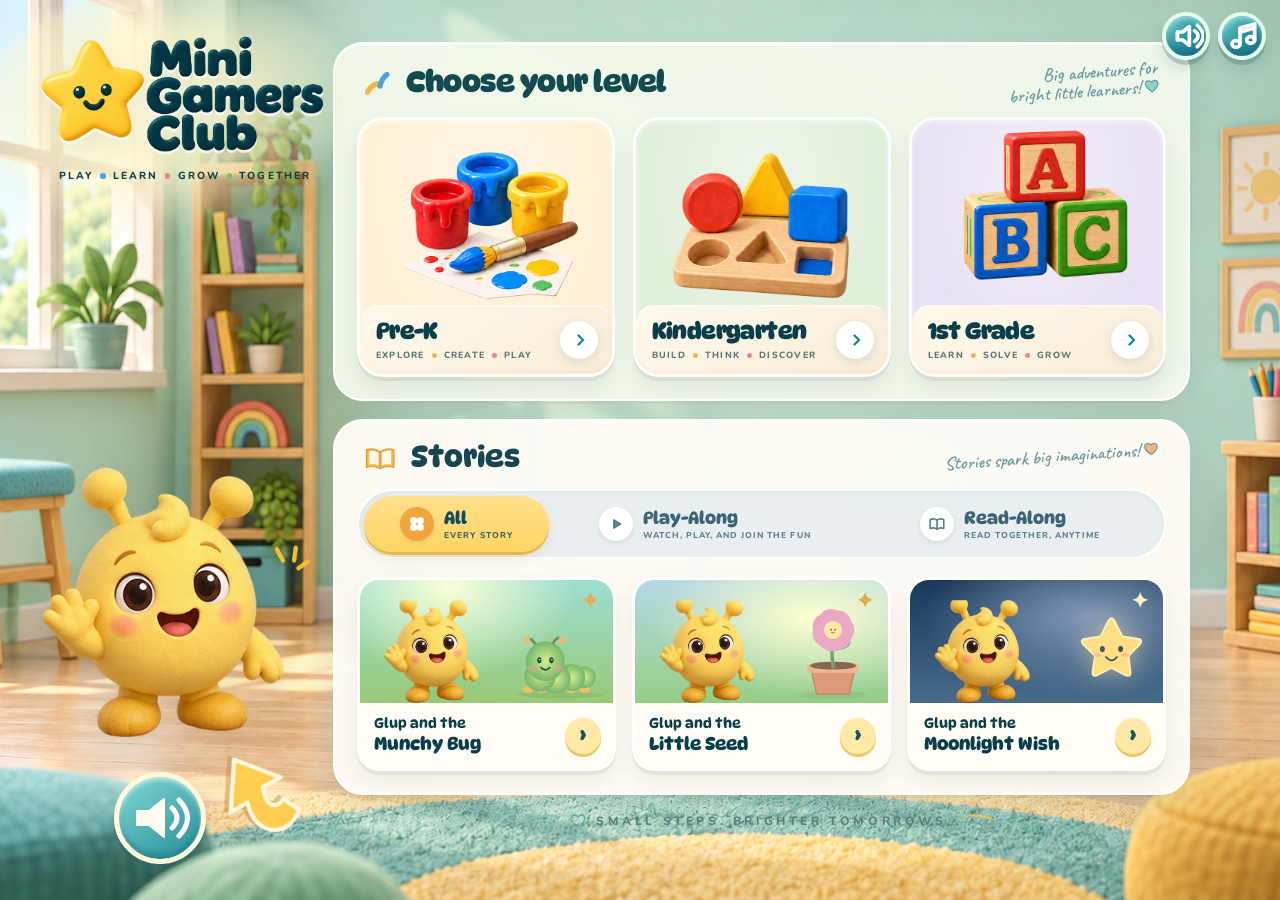
==== index.html @ abf4a6fb "update" ====
<!doctype html>
<html lang="en">
<head>
<meta charset="utf-8"><meta name="viewport" content="width=device-width,initial-scale=1">
<meta name="theme-color" content="#e4efdf"><title>Mini Gamers Club · Play with Glup</title>
<link rel="preconnect" href="https://fonts.googleapis.com"><link rel="preconnect" href="https://fonts.gstatic.com" crossorigin>
<link href="https://fonts.googleapis.com/css2?family=DynaPuff:wght@500;600;700&family=Fredoka:wght@400;500;600;700&family=Nunito:wght@500;600;700;800;900&family=Caveat:wght@500;600&display=swap" rel="stylesheet">
<link rel="stylesheet" href="styles.css?v=3"><link rel="stylesheet" href="classroom.css?v=9"><script src="catalog.js?v=7" defer></script><link rel="stylesheet" href="stories/story.css?v=3"><script src="stories/munchy-bug.js?v=1" defer></script><script src="stories/art.js?v=1" defer></script><script src="stories/seed-art.js?v=1" defer></script><script src="stories/little-seed.js?v=1" defer></script><link rel="stylesheet" href="stories/moonlight.css?v=6"><script src="stories/moonlight.js?v=9" defer></script><script src="stories/player.js?v=7" defer></script><script src="app.js?v=20" defer></script>
<link rel="stylesheet" href="home-menu.css?v=13">
</head>
<body>
<div class="room-light" aria-hidden="true"></div>
<header class="topbar">
 <button class="brand" data-action="home" aria-label="Mini Gamers Club home"><img class="brand-image" src="assets/mini-gamers-logo.png" alt="Mini Gamers Club"><span class="brand-tagline" aria-hidden="true"><span>Play</span><i></i><span>Learn</span><i></i><span>Grow</span><i></i><span>Together</span></span></button>
 <div class="top-actions"><button id="music-button" class="icon-button music-button" data-action="music" aria-label="Mute music" aria-pressed="true" data-muted="false" title="Music"><svg viewBox="0 0 24 24" aria-hidden="true"><path d="M9 18V6l11-3v12M9 9l11-3"/><ellipse cx="6" cy="18" rx="3" ry="2.5"/><ellipse cx="17" cy="15" rx="3" ry="2.5"/><path class="music-slash" d="M3 3l18 18"/></svg></button><button id="sound-button" class="icon-button" data-action="sound" aria-label="Turn sound off" data-muted="false"><svg viewBox="0 0 24 24" aria-hidden="true"><path d="M4 9h4l5-4v14l-5-4H4z"/><path class="sound-waves" d="M17 8q5 4 0 8M19 4q9 8 0 16"/></svg></button></div>
</header>
<div class="layout">
 <aside class="glup-panel"><div class="speech" id="glup-message" role="status">Hi! I'm Glup.<br>Let's find something fun!</div><button class="glup-button" id="glup-button" data-action="hello" aria-label="Say hello to Glup"><span class="glup-invite" aria-hidden="true"><span class="glup-voice-badge"><svg viewBox="0 0 64 64"><path class="voice-cone" d="M9 25h12L36 13v38L21 39H9z"/><path d="M44 22q10 10 0 20M51 14q17 18 0 36"/></svg></span><svg class="glup-invite-arrow" viewBox="0 0 120 112"><path d="M55 8C93 8 103 48 68 69L86 84L25 102L26 42L44 58C65 48 65 33 49 30Z"/></svg></span><span class="sprite glup" id="glup" style="--x:0%;--y:100%" aria-hidden="true"></span></button></aside>
 <main id="main" tabindex="-1"></main>
</div>

<audio id="background-music" src="audio/bg-sleep.mp3" loop preload="none" aria-hidden="true"></audio>
<div id="celebration" aria-hidden="true"></div>
</body></html>
---- styles.css ----
:root{--ink:#16474d;--muted:#63807a;--teal:#238e91;--cream:#fffdf4;--line:#cedfd4;--display:'Fredoka',sans-serif;--body:'Nunito',sans-serif}*{box-sizing:border-box}body{margin:0;color:var(--ink);font:700 16px var(--body);background:#e5eddf;min-height:100dvh;background-image:radial-gradient(ellipse at 12% 20%,#fffdf5e0,transparent 45%),linear-gradient(150deg,#e5efdf 10%,#d7e8de 70%,#ecdfcb)}button{font:inherit;color:inherit;cursor:pointer;-webkit-tap-highlight-color:transparent}button:focus-visible{outline:4px solid #237b9b;outline-offset:5px}button:disabled{cursor:default}button,svg{touch-action:manipulation}svg{width:26px;height:26px;fill:none;stroke:currentColor;stroke-width:2;stroke-linecap:round;stroke-linejoin:round}.room-light{position:fixed;inset:0;z-index:-1;pointer-events:none;background:linear-gradient(100deg,#fff9 0%,transparent 24%);opacity:.6}.topbar{max-width:1440px;margin:auto;min-height:108px;display:flex;justify-content:space-between;align-items:center;padding:20px 44px;gap:20px}.brand{border:0;background:none;display:flex;align-items:center;text-align:left;gap:12px;font:600 26px/.95 var(--display);letter-spacing:-.6px}.brand-star{display:block;color:#ecc34b;font-size:58px;text-shadow:0 3px 0 #d6a53a;transform:rotate(-10deg)}.brand-club{display:block;font:800 11px var(--body);letter-spacing:5px;margin-top:8px}.top-actions{display:flex;gap:20px;align-items:center}.preview-label{font-size:11px;letter-spacing:.09em;text-transform:uppercase;color:#5d7970}.icon-button{display:grid;place-items:center;width:55px;height:55px;border-radius:50%;border:3px solid #ffffffb0;background:#369ca0;color:white;box-shadow:0 4px 0 #24777d,0 9px 18px #23545315;transition:transform .18s}.icon-button:active{transform:translateY(3px)}.icon-button[data-muted=true]{background:#81958d;box-shadow:0 4px 0 #637b72}.icon-button[data-muted=true] .sound-waves{display:none}.layout{display:grid;grid-template-columns:260px minmax(0,1fr);gap:30px;max-width:1370px;margin:12px auto 50px;padding:0 40px;align-items:start}.glup-panel{position:sticky;top:38px;text-align:center;padding-top:75px}.speech{background:#fffef5;border:1px solid #fff;box-shadow:0 6px 20px #3b674a0c;padding:20px 18px;max-width:250px;min-height:84px;border-radius:25px;font:500 20px/1.3 var(--display);position:relative;margin:auto}.speech:after{content:'';position:absolute;bottom:-10px;left:50%;width:20px;height:20px;background:#fffef5;transform:rotate(45deg)}.sprite{display:block;background-image:url('assets/playroom-atlas.png');background-size:300% 300%;background-position:var(--x) var(--y);aspect-ratio:1;flex-shrink:0}.glup-button{border:0;background:none;padding:0;width:100%;margin-top:22px;position:relative}.glup-button:after{content:'';position:absolute;bottom:2%;left:20%;width:60%;height:10px;background:#6d755b20;border-radius:50%;filter:blur(6px);z-index:-1}.glup{width:100%;animation:breathe 4s ease-in-out infinite;transform-origin:50% 95%;transition:filter .2s}.glup.cheer{animation:hop .65s ease 2}.glup.think{animation:tilt .6s ease}.glup-name{font-size:9px;letter-spacing:1.5px;color:#72877c}.side-note{margin-top:38px;font:500 23px/1.3 var(--display);color:#719084}main{min-width:0;outline:none}.eyebrow{font-size:11px;letter-spacing:2px;text-transform:uppercase;color:#61877a;margin:12px 0}h1{font:600 clamp(32px,3.5vw,49px)/1.05 var(--display);letter-spacing:-1px;margin:12px 0;color:#134a50}h2{font:600 26px var(--display);margin:12px 0}.subtitle{color:#5e7c73;font-size:15px;margin:12px 0 28px}.section-top{display:flex;justify-content:space-between;align-items:center;gap:16px}.crumb{display:flex;flex-wrap:wrap;gap:8px;align-items:center;min-height:30px;font-size:13px;color:#6f867c}.crumb button{background:none;border:0;padding:6px 0;text-decoration:underline;text-underline-offset:4px}.crumb span{color:#84988f}.tiles{display:grid;grid-template-columns:repeat(3,minmax(0,1fr));gap:18px}.tile{position:relative;border:2px solid #ffffffba;border-radius:26px;box-shadow:0 5px 0 #9faf9729,0 12px 20px #5b785e0a;overflow:hidden;background:var(--tile-color,#fff7e6);padding:12px 16px 19px;min-width:0;text-align:center;transition:transform .2s,box-shadow .2s}.tile:hover{transform:translateY(-5px);box-shadow:0 10px 0 #9faf9729,0 18px 22px #5b785e10}.tile:active{transform:translateY(2px)}.peach{--tile-color:#fff0d5}.mint{--tile-color:#e0efda}.lilac{--tile-color:#e9e1f3}.pink{--tile-color:#f8e0dc}.yellow{--tile-color:#faf0c7}.tile .sprite{width:min(100%,190px);margin:0 auto 3px;transition:transform .3s cubic-bezier(.2,.8,.3,1.4)}.tile:hover .sprite{transform:rotate(-4deg) scale(1.05)}.tile-title{display:block;font:600 clamp(18px,1.8vw,25px)/1.1 var(--display);margin:3px 0 7px}.tile-desc{display:block;color:#59766b;font-size:12px;line-height:1.5}.tile-count{font-size:11px;display:inline-block;margin-top:13px;background:#ffffff80;padding:5px 10px;border-radius:12px;color:#526d62}.grade-tiles{margin-top:30px;gap:20px}.grade-tiles .tile{padding:24px 16px}.grade-tiles .sprite{width:100%;max-width:230px}.grade-tiles .tile-title{font-size:27px;margin:12px 0}.grade-tag{display:block;font-size:10px;letter-spacing:1px;text-transform:uppercase;color:#738577;margin:10px 0}.pill{border:1px solid #c5d8cc;background:#fffcf0;padding:12px 18px;border-radius:18px;font-size:13px;box-shadow:0 3px 0 #b5cbb54d}.browse-all{margin-top:23px;text-align:center}.check-mark{position:absolute;top:10px;right:10px;width:27px;height:27px;border-radius:50%;display:grid;place-items:center;background:#257e76;color:white}.game-tile .sprite{width:125px}.game-tile .tile-title{font-size:21px}.game-tile{min-height:220px}.play-panel{margin-top:20px;background:#fffdf4e8;border:2px solid #fff;border-radius:30px;padding:28px 34px 32px;box-shadow:0 8px 0 #aec4ad25;min-height:430px;text-align:center;animation:enter .25s ease}.play-header{display:flex;justify-content:space-between;align-items:center;gap:15px;text-align:left}.play-header h1{font-size:28px;margin:0}.round-label{color:#7a8e80;font-size:12px;white-space:nowrap}.progress{display:flex;gap:7px;margin:22px 0 28px}.progress span{height:7px;border-radius:8px;background:#e0e8dc;flex:1}.progress span.done{background:#53a896}.question{font:500 clamp(22px,2.4vw,29px)/1.3 var(--display);max-width:640px;margin:18px auto}.question-visual{display:flex;align-items:center;justify-content:center;min-height:60px;margin:12px 0 22px}.question-visual:empty{display:none}.question-symbol{font:600 84px var(--display);color:#dfb955}.answers{display:grid;grid-template-columns:repeat(2,minmax(0,1fr));gap:15px;max-width:620px;margin:20px auto}.answers.two{max-width:460px}.answer{min-height:83px;background:white;border:2px solid #d4e3d7;border-radius:21px;padding:16px;font:500 24px var(--display);box-shadow:0 5px 0 #bdcfba66;display:flex;align-items:center;justify-content:center;gap:14px;flex-direction:column;transition:transform .16s,border-color .16s}.answer:hover:not(:disabled){border-color:#4da596;transform:translateY(-3px)}.answer.correct{border-color:#52a983;background:#e1f2d8}.answer.wrong{border-color:#d9aa65;background:#fff1d9;animation:tilt .3s}.answer-label{font-size:20px}.feedback{min-height:29px;margin:18px 0;color:#317d65;font:500 20px var(--display)}.play-actions{display:flex;justify-content:center;gap:12px;flex-wrap:wrap;margin-top:10px}.primary{background:#268e89;border:2px solid #ffffff8c;border-radius:18px;box-shadow:0 4px 0 #196c68;color:#fff;padding:14px 26px;font:500 18px var(--display)}.secondary{background:#edf1e4;border:1px solid #d4dfc9;border-radius:18px;padding:13px 20px;font-size:14px}.listen{display:inline-flex;align-items:center;gap:7px}.listen svg{width:19px;height:19px}.paint-dot{width:var(--dot-size,66px);height:var(--dot-size,66px);background:var(--paint);display:inline-block;border-radius:46% 54% 52% 48%;box-shadow:inset 4px 7px 8px #ffffff35,inset -3px -4px 5px #00000010,0 4px 0 #0000000b;flex-shrink:0}.shape{width:var(--shape-size,64px);height:var(--shape-size,64px);background:var(--shape-color);display:inline-block;box-shadow:inset 5px 7px 10px #ffffff40,inset -4px -4px 7px #0001}.shape.circle{border-radius:50%}.shape.square{border-radius:10px}.shape.triangle{clip-path:polygon(50% 0,100% 100%,0 100%)}.shape.star{clip-path:polygon(50% 0,61% 35%,98% 35%,68% 58%,79% 96%,50% 73%,21% 96%,32% 58%,2% 35%,39% 35%)}.counters{display:flex;flex-wrap:wrap;align-items:center;justify-content:center;gap:10px;max-width:240px}.counter{display:block;width:35px;height:35px;border-radius:50%;background:#e6b553;border:3px solid #f5d379;box-shadow:0 3px 0 #c5963970;animation:enter .25s backwards;animation-delay:calc(var(--i)*.04s)}.counter:after{content:'••';color:#a37835;display:block;margin:3px 0;font-size:14px;letter-spacing:2px}.groups,.mixing,.pattern,.tens,.word-blocks{display:flex;gap:18px;align-items:center;justify-content:center;flex-wrap:wrap;font:500 32px var(--display)}.groups .counters{max-width:160px}.ten-block{width:32px;height:95px;display:grid;place-items:center;background:repeating-linear-gradient(to bottom,#65adb6 0px,#65adb6 8px,#368e99 8px,#368e99 10px);color:white;border-radius:7px;font-size:16px}.letter-block{padding:12px 22px;min-width:80px;background:#fae3b4;border:4px solid #e7c68c;border-radius:15px;color:#b15f46;font:600 60px var(--display);box-shadow:0 5px 0 #d3b483}.equation{font:500 clamp(30px,4vw,50px) var(--display)}.face{position:relative;width:85px;height:85px;border-radius:50%;display:block;background:#f3cc65;box-shadow:inset 4px 5px 10px #fff4,0 4px 0 #b38b4320}.face i{position:absolute;width:8px;height:11px;background:#614a35;border-radius:50%;top:29px;left:25px}.face i:nth-child(2){left:54px}.face b{position:absolute;left:29px;top:46px;width:27px;height:17px;border-radius:0 0 30px 30px;background:#784e3c}.face.sad{background:#b8cddd}.face.sad b{border-radius:30px 30px 0 0;top:49px;height:10px}.face.surprised{background:#f4b499}.face.surprised b{border-radius:50%;width:18px;left:34px;height:22px}.quiz-art{width:145px}.sound-cue{font-size:90px;color:#449b99}.memory-grid{display:grid;grid-template-columns:repeat(4,minmax(0,1fr));gap:13px;margin:25px auto;max-width:620px}.memory-card{height:105px;border:2px solid #fff;border-radius:20px;background:#71b3ac;color:white;box-shadow:0 5px 0 #4b958f;font:500 35px var(--display);display:grid;place-items:center}.memory-card.open,.memory-card.matched{background:#f6ebcf;box-shadow:0 5px 0 #e1d6b4}.memory-card.matched{opacity:.6}.memory-art{width:85px}.win-star{font-size:90px;color:#e9bb3e;text-shadow:0 5px 0 #dca438}.win-copy{font:500 25px var(--display);margin:15px}.confetti{position:fixed;pointer-events:none;width:10px;height:16px;top:-25px;z-index:99;background:var(--confetti);animation:fall 1.6s ease-in forwards;left:var(--left);animation-delay:var(--delay)}footer{max-width:1290px;margin:auto;padding:25px 35px;display:flex;justify-content:space-between;border-top:1px solid #b6c9b744;color:#7c9081;font-size:11px}#main:focus{outline:none}@keyframes breathe{50%{transform:translateY(-6px) rotate(1deg)}}@keyframes hop{35%{transform:translateY(-22px) rotate(-5deg)}70%{transform:translateY(0) scale(1.03,.97)}}@keyframes tilt{30%{transform:rotate(-3deg)}70%{transform:rotate(3deg)}}@keyframes enter{from{opacity:0;transform:translateY(12px)}to{opacity:1;transform:none}}@keyframes fall{to{transform:translateY(100vh) rotate(500deg);opacity:0}}
@media(min-width:1550px){.layout{margin-top:45px}.tile .sprite{max-width:205px}}@media(max-width:1050px){.layout{grid-template-columns:190px minmax(0,1fr);gap:20px;padding:0 25px}.topbar{padding:20px 26px}.tile{padding:12px}.grade-tiles .tile-title{font-size:23px}.speech{font-size:17px}.tiles{gap:12px}.tile-desc{font-size:11px}.side-note{font-size:20px}.play-panel{padding:24px}.pattern{gap:9px}}@media(max-width:760px){.topbar{padding:17px 20px;min-height:83px}.brand{font-size:21px}.brand-star{font-size:44px}.brand-club{font-size:9px}.preview-label{display:none}.icon-button{width:47px;height:47px}.layout{display:flex;flex-direction:column;padding:0 18px;margin-top:0;gap:16px}.glup-panel{position:relative;top:auto;display:flex;align-items:center;padding:0;width:100%;gap:13px;flex-direction:row-reverse;justify-content:flex-end}.speech{font-size:16px;min-height:0;padding:13px 16px;margin:0;max-width:none}.speech:after{left:-6px;top:calc(50% - 7px);width:13px;height:13px;bottom:auto}.glup-button{width:85px;flex-shrink:0;margin:0}.glup-name,.side-note{display:none}main{width:100%}h1{font-size:34px}.subtitle{font-size:13px;margin-bottom:20px}.tiles{grid-template-columns:repeat(2,minmax(0,1fr));gap:14px}.grade-tiles{grid-template-columns:1fr;margin-top:20px}.grade-tiles .tile{display:grid;grid-template-columns:110px minmax(0,1fr);padding:12px 17px;text-align:left;column-gap:16px}.grade-tiles .sprite{grid-column:1;grid-row:1/5;width:110px;align-self:center}.grade-tag{margin:6px 0 0;font-size:9px}.grade-tiles .tile-title{margin:4px 0;font-size:25px}.grade-tiles .tile-count{justify-self:start;margin-top:8px;font-size:10px}.tile .sprite{max-width:155px}.tile-title{font-size:23px}.tile-desc{font-size:12px}.play-panel{padding:20px 16px;min-height:400px;border-radius:23px;margin-top:12px}.play-header h1{font-size:23px}.question{font-size:23px}.answers{gap:12px}.answer{font-size:22px;padding:14px 9px;min-height:80px}.answer-label{font-size:18px}.play-actions{gap:10px}.memory-grid{gap:10px}.memory-card{height:80px;border-radius:16px}.memory-art{width:62px}.letter-block{font-size:43px;min-width:58px;padding:9px 13px}.word-blocks{gap:10px}.pattern .paint-dot{width:30px;height:30px}.pattern{gap:8px}.groups{gap:10px}.groups .counters{max-width:120px}.counter{width:29px;height:29px}.counter:after{margin:0}.tens{gap:10px}.game-tile{min-height:215px}.game-tile .sprite{width:115px}footer{padding:20px;gap:15px;font-size:10px;flex-wrap:wrap}.glup-panel.playing .glup-button{width:62px}.glup-panel.playing .speech{font-size:14px}}@media(max-width:365px){.layout{padding:0 12px}.tiles{gap:10px}.tile-title{font-size:20px}.tile-count{font-size:10px}.answer-label{font-size:16px}.memory-card{height:64px}.memory-art{width:49px}.grade-tiles .tile{grid-template-columns:85px minmax(0,1fr);gap:10px}.grade-tiles .sprite{width:85px}.grade-tiles .tile-title{font-size:23px}.play-panel{padding:18px 10px}.play-header h1{font-size:21px}.round-label{font-size:10px}.brand{font-size:19px}.topbar{padding:16px}.question{font-size:21px}}
@media(prefers-reduced-motion:reduce){*,*:before,*:after{animation:none!important;transition:none!important;scroll-behavior:auto!important}.confetti{display:none}}
/* Keep the complete category menu in view on classroom laptop screens. */
.sprite{clip-path:inset(3%)}
@media(min-width:761px){.topbar{min-height:92px;padding-top:14px;padding-bottom:14px}.layout{margin-top:0}.eyebrow{margin:8px 0}.subtitle{margin-bottom:22px}.category-tiles .tile{padding:9px 12px 12px}.category-tiles .sprite{max-width:142px}.category-tiles .tile-title{font-size:24px}.category-tiles .tile-count{margin-top:7px}}
button svg,button svg *{pointer-events:none}
.animal-art{background-image:url('assets/animals-atlas.png');width:116px}.answer:has(.animal-art){gap:1px;padding:8px 14px 12px}.answer:hover .animal-art{animation:tilt .5s ease}
@media(max-width:760px){.animal-art{width:92px}}
.glup{clip-path:none}
@media(max-width:760px){.sound-cue{font-size:52px}.question-visual:has(.sound-cue){margin:8px 0;min-height:55px}.play-panel:has(.animal-art) .question{margin:15px auto}.play-panel:has(.animal-art) .progress{margin:18px 0}}
.paint-dot.paint-white{box-shadow:inset 0 0 0 3px #cfc7b6,inset -4px -6px 8px #8a7f6a1f,0 4px 0 #00000014}
---- classroom.css ----
/* Classroom composition matching the approved visual direction. */
:root{--display:'DynaPuff','Fredoka',sans-serif;--ink:#073e49}
body{background:#c0dccb url('assets/classroom-background.png') center center/cover fixed no-repeat;color:var(--ink)}
.room-light{display:none}
body .topbar{position:absolute;inset:12px 0 auto;max-width:none;height:110px;min-height:0;margin:0;padding:0 25px;align-items:flex-start;z-index:5;pointer-events:none}
.topbar button{pointer-events:auto}
body .brand{width:clamp(190px,22vw,315px);padding:0;display:block;line-height:0;border:0}
.brand-image{display:block;width:100%;height:auto}
body .top-actions{padding-top:10px}
body .icon-button{width:78px;height:78px;border:5px solid #e1ffec;box-shadow:inset 0 3px 5px #c9fff17a,inset 0 -5px 5px #155c6970,0 5px 0 #386a6145,0 9px 14px #194b4220;background:linear-gradient(135deg,#78ced0,#218b99 60%,#267a85)}
body .icon-button svg{width:39px;height:39px;stroke-width:2.8}
body .icon-button[data-muted=true]{background:linear-gradient(135deg,#b4c5c1,#78988f)}
body .layout{display:grid;grid-template-columns:26% minmax(0,1fr);gap:0;max-width:1730px;min-height:100svh;margin:0 auto;padding:22px 8% 50px 1%}
body main{padding-top:6px;display:flex;flex-direction:column;align-items:stretch}
body .glup-panel{position:fixed;top:auto;bottom:10%;left:0;width:28%;max-width:455px;padding:0;display:block;z-index:2}
body .glup-button{width:100%;margin:0}
body .glup{width:100%;filter:drop-shadow(0 12px 9px #5543221a)}
body .glup-button:after{bottom:6%;left:25%;width:52%;height:14px;filter:blur(9px)}
body .speech{position:absolute;width:1px;height:1px;padding:0;margin:-1px;overflow:hidden;clip:rect(0,0,0,0);white-space:nowrap;border:0;min-height:0}
body .scene-title{font-family:var(--display);font-weight:700;font-size:clamp(31px,4.1vw,66px);line-height:1.16;letter-spacing:-1.8px;text-align:center;margin:15px 0 34px;position:relative;text-shadow:0 2px 1px #c3e4d260}
body[data-screen=categories] .scene-title:before,body[data-screen=categories] .scene-title:after{content:'';position:absolute;width:22px;height:12px;top:45%;background:linear-gradient(#ffe996,#ffcb59);border-radius:50%;box-shadow:0 -23px 0 -1px #ffd875;transform:rotate(-25deg);left:-13px}
body[data-screen=categories] .scene-title:after{left:auto;right:-13px;transform:rotate(25deg)}
body .crumb{position:fixed;left:28px;bottom:20px;z-index:8;margin:0;min-height:0}
body .crumb button{background:#fff9e9eb;border:2px solid #fff8;padding:10px 20px;border-radius:23px;font:500 16px var(--display);text-decoration:none;box-shadow:0 3px 0 #78683925;min-height:44px;color:#214f54}
body .tiles{gap:20px;grid-template-columns:repeat(3,minmax(0,1fr));}
body .tile{border:2px solid #fff9;border-radius:30px;padding:0;min-height:0;overflow:hidden;background:radial-gradient(ellipse at 50% 25%,#ffffff6e,transparent 65%),var(--tile-color);box-shadow:inset 0 2px 5px #fff8,inset 0 -4px 7px #97845b16,0 5px 3px #6f684123,0 12px 17px #544e3420;transition:transform .2s}
body .tile:hover{box-shadow:inset 0 2px 5px #fff8,0 7px 4px #6f684124,0 17px 24px #544e3420;transform:translateY(-5px)}
body .tile:active{transform:translateY(1px)}
.category-art{background-image:url('assets/category-atlas.png');background-size:300% 200%;clip-path:none}
body .tile .sprite{width:min(100%,clamp(140px,calc((100svh - 305px)/2),250px));max-width:none;height:auto;aspect-ratio:1;margin:0 auto;transform:scale(1.04);}
body .tile:hover .sprite{transform:scale(1.07) rotate(-2deg)}
body .tile .tile-title{display:flex;align-items:center;justify-content:center;margin:0;padding:10px 8px 14px;min-height:62px;border-radius:26px 26px 24px 24px;background:linear-gradient(145deg,#fff9ed,#f7ecd6);border-top:2px solid #fff9;box-shadow:inset 0 -4px 5px #dcc7a71c;font:700 clamp(23px,2.6vw,43px)/1.1 var(--display);letter-spacing:-.9px}
body .grade-tiles{margin:30px 0 0;align-items:center}
body .grade-tiles .tile{padding:0;display:block;text-align:center}
body .grade-tiles .sprite{width:min(100%,280px)}
body .grade-tiles .tile-title{font-size:clamp(20px,2.4vw,38px);margin:0;min-height:82px;padding:15px 10px}
body[data-screen=grades] main{justify-content:center;padding-bottom:9vh}
body[data-screen=grades] .scene-title{margin-bottom:12px}
body .tile-desc,body .tile-count,body .grade-tag{display:none}
body .browse-all{margin-top:18px;text-align:right}
body .pill{background:#fff9e4ee;border-color:#fffb;border-radius:22px;font:500 15px var(--display);padding:10px 19px;box-shadow:0 4px 0 #7e6c3920}
body[data-screen=games] .tile .sprite{width:min(100%,170px)}
body[data-screen=games] .tile-title{font-size:21px;min-height:65px;padding:10px}
body[data-screen=games] .scene-title{margin-top:28px}
body .play-panel{margin-top:90px;background:#fffaf0f2;border:3px solid #ffffffe0;box-shadow:0 8px 0 #a8986c25,0 12px 30px #4a59421a}
body .play-header h1{font-family:var(--display);font-weight:600;letter-spacing:-1px}
body .question{font-family:var(--display);font-weight:500}
body .memory-art{background-size:300% 200%}
body[data-screen=win] .play-panel{margin-top:110px}
body[data-screen=win] h1{font-size:44px}
@media(min-width:1600px){body .layout{padding-top:35px}body .scene-title{margin-bottom:48px}body .tile .sprite{width:min(100%,300px)}}
@media(max-width:1050px) and (min-width:761px){body .layout{grid-template-columns:24% minmax(0,1fr);padding-right:9%;padding-left:1%;padding-top:35px}body .brand{width:210px}body .icon-button{width:60px;height:60px;border-width:4px}body .icon-button svg{width:30px;height:30px}body .tiles{gap:14px}body .scene-title{font-size:38px;margin-bottom:30px}body .tile .tile-title{font-size:25px;min-height:57px}body .glup-panel{width:27%;bottom:12%}body .play-panel{padding:22px;margin-top:65px}body .grade-tiles .tile-title{font-size:24px}body .tile .sprite{width:min(100%,200px)}}
@media(max-width:760px){body{background-position:43% center}body .topbar{position:relative;inset:auto;height:112px;align-items:flex-start;padding:8px 15px}body .brand{width:185px}body .top-actions{padding-top:7px}body .icon-button{width:56px;height:56px;border-width:4px}body .icon-button svg{width:28px;height:28px}body .layout{display:block;padding:0 16px 95px;min-height:calc(100svh - 112px);margin:0}body main{padding-top:0}body .glup-panel{width:105px;left:0;bottom:3px;z-index:4;pointer-events:none}body .glup-button{pointer-events:auto}body .scene-title{font-size:clamp(28px,7.7vw,42px);letter-spacing:-1px;margin:7px 10px 23px;line-height:1.13}body[data-screen=categories] .scene-title:before,body[data-screen=categories] .scene-title:after{width:12px;height:7px;box-shadow:0 -16px 0 -1px #ffd875;left:-14px}body[data-screen=categories] .scene-title:after{left:auto;right:-14px}body .tiles{grid-template-columns:repeat(2,minmax(0,1fr));gap:14px}body .tile{border-radius:23px}body .tile .sprite{width:100%;max-width:220px}body .tile .tile-title{border-radius:20px;min-height:51px;font-size:clamp(20px,5.5vw,28px);padding:9px 5px 12px;letter-spacing:-.7px}body .grade-tiles{display:grid;grid-template-columns:1fr;max-width:510px;width:100%;margin:6px auto 0;gap:14px}body .grade-tiles .tile{display:flex;align-items:center;text-align:left}body .grade-tiles .sprite{width:120px;margin:0 8px;flex-shrink:0}body .grade-tiles .tile-title{font-size:clamp(23px,6vw,32px);background:none;border:none;box-shadow:none;flex:1;min-height:80px;padding:12px 7px;margin:0;justify-content:flex-start}body[data-screen=grades] main{padding-bottom:0;justify-content:flex-start}body .crumb{left:auto;right:16px;bottom:15px}body .crumb button{font-size:14px;padding:10px 16px}body .browse-all{margin:20px 0 0;text-align:center}body .play-panel{margin-top:0;padding:20px 14px}body[data-screen=games] .scene-title{margin-top:7px}body[data-screen=games] .tile .sprite{width:100%}body[data-screen=games] .tile-title{font-size:19px;min-height:60px}body .play-header h1{font-size:23px}body .question{font-size:22px}body .glup-panel.playing .glup-button{width:100%}body[data-screen=play] .glup-panel{width:80px}body[data-screen=win] .play-panel{margin-top:12px}body[data-screen=win] h1{font-size:34px}}
@media(max-width:360px){body .topbar{height:102px}body .brand{width:165px}body .layout{padding-left:11px;padding-right:11px}body .tiles{gap:10px}body .tile .tile-title{font-size:21px;min-height:48px}body .grade-tiles .sprite{width:99px;margin:0 4px}body .grade-tiles .tile-title{font-size:23px}body .play-panel{padding:18px 10px}}
@media(prefers-reduced-motion:reduce){body .tile:hover .sprite{transform:none}}
@media(min-width:761px){body main{grid-column:2}}
body .scene-title{align-self:center;width:fit-content;max-width:100%;padding:0 15px}
body .category-tiles .tile{padding:0}
body .category-tiles .sprite{width:min(100%,clamp(160px,calc((100svh - 390px)/2),280px));clip-path:inset(1.8%)}
body .category-tiles .tile-title{font:700 clamp(23px,2.7vw,44px)/1.1 var(--display);margin:0;border-radius:26px;min-height:70px;position:relative}
@media(max-width:760px){body .scene-title{padding:0 5px}body .category-tiles .sprite{width:100%}body .category-tiles .tile-title{font-size:clamp(20px,5.5vw,28px);min-height:52px;border-radius:20px}}
@media(max-width:760px){body .glup-panel,body[data-screen=play] .glup-panel{position:absolute;top:17px;bottom:auto;left:auto;right:80px;width:65px;z-index:4}}
@media(max-width:360px){body .glup-panel,body[data-screen=play] .glup-panel{width:55px;right:77px;top:20px}}

/* A large, word-free invitation to listen to Glup. Only shown on the level menu. */
.glup-invite{display:none;position:absolute;z-index:3;top:calc(100% - 18px);left:calc(50% - 46px);width:196px;pointer-events:auto}
body[data-screen=grades]:not(.glup-greeted) .glup-invite{display:flex;flex-direction:row;align-items:center;animation:glup-invite-bounce .9s ease-in-out 2}
.glup-voice-badge{flex-shrink:0;display:grid;place-items:center;width:92px;height:92px;border:5px solid #fff8db;border-radius:50%;background:linear-gradient(145deg,#80d9d2,#248e9a);box-shadow:inset 0 3px 4px #fff8,inset 0 -5px 5px #12617166,0 5px 0 #286b6970,0 9px 16px #234f4933}
.glup-voice-badge svg{width:64px;height:64px;stroke:#fffdf1;stroke-width:5;fill:none}
.glup-voice-badge .voice-cone{fill:#fffdf1;stroke-width:2}
.glup-invite .glup-invite-arrow{width:112px;height:100px;fill:#ffce4f;stroke:#fff8df;stroke-width:5;stroke-linejoin:round;filter:drop-shadow(0 5px 0 #bd843e70);margin:0 0 0 4px;transform:translateY(-18px) rotate(110deg)}
@keyframes glup-invite-bounce{0%,100%{translate:0 0}45%{translate:0 -14px}70%{translate:0 3px}}
@media(min-width:761px){body[data-screen=grades] .glup-panel{bottom:110px;width:min(28vw,calc(100svh - 290px))}}
@media(max-width:760px){
 body[data-screen=grades] .topbar{height:335px}
 body[data-screen=grades] .layout{min-height:calc(100svh - 335px)}
 body[data-screen=grades] .glup-panel{top:99px;left:calc(50% - 72.5px);right:auto;bottom:auto;width:145px}
 .glup-invite{top:calc(100% - 8px);left:calc(50% - 38px);width:166px;align-items:center}
 .glup-voice-badge{width:76px;height:76px;border-width:4px}
 .glup-voice-badge svg{width:51px;height:51px}
 .glup-invite .glup-invite-arrow{position:static;width:86px;height:76px;transform:translateY(-16px) rotate(110deg);margin:0 0 0 4px}
}
@media(prefers-reduced-motion:reduce){body[data-screen=grades]:not(.glup-greeted) .glup-invite{animation:none}}

/* Persistent, independent controls for voice and quiet background music. */
body .top-actions{position:fixed;right:18px;top:20px;padding:0;display:flex;flex-direction:column;gap:12px;z-index:10}
body .top-actions .icon-button{width:64px;height:64px;border-width:4px;flex-shrink:0}
body .top-actions .icon-button svg{width:32px;height:32px}
.music-button{order:2}
.music-slash{display:none;stroke-width:3}
.music-button[data-muted=true] .music-slash{display:block}
@media(max-width:760px){body .top-actions{right:12px;top:15px;gap:8px}body .top-actions .icon-button{width:48px;height:48px}body .top-actions .icon-button svg{width:25px;height:25px}}

/* The same compact menu treatment for levels and every game's library. */
body:is([data-screen=grades],[data-screen=games]) .scene-title{align-self:stretch;width:100%;max-width:none;text-align:left;font-size:clamp(23px,2.3vw,31px);line-height:1.25;letter-spacing:-.5px;margin:0 0 16px;padding:12px 19px;background:#d6eddf;border:2px solid #fff5;border-bottom:4px solid #a0c9b3;border-radius:14px;box-shadow:0 3px 10px #294d3c12;text-shadow:none}
body[data-screen=games] main{padding-top:50px}
body .grade-tiles{margin:0;gap:14px}
body .grade-tiles .tile{border-radius:21px}
body .grade-tiles .sprite{width:min(100%,155px)}
body .grade-tiles .tile-title{font-size:clamp(20px,2vw,27px);min-height:56px;padding:10px 8px;border-radius:18px;letter-spacing:-.6px}
body[data-screen=games] .tiles{gap:14px}
body[data-screen=games] .tile{border-radius:21px}
body[data-screen=games] .tile .sprite{width:min(100%,112px)}
body[data-screen=games] .tile-title{font-size:19px;min-height:53px;padding:9px 8px;border-radius:18px;letter-spacing:-.4px}
@media(max-width:760px){
 body:is([data-screen=grades],[data-screen=games]) .scene-title{font-size:23px;padding:10px 14px;margin:0 0 14px}
 body[data-screen=games] main{padding-top:0}
 body .grade-tiles{gap:12px}
 body .grade-tiles .sprite{width:86px;margin:0 7px}
 body .grade-tiles .tile-title{font-size:23px;min-height:68px;padding:10px 8px}
 body[data-screen=games] .tile .sprite{width:min(100%,100px)}
 body[data-screen=games] .tile-title{font-size:18px;min-height:54px;padding:9px 6px}
}
/* Play screen: fit the game in the window on computers so it doesn't scroll. */
html:has(body[data-screen=play]){overscroll-behavior:none}
@media(min-width:761px){body[data-screen=play] .layout{min-height:0;padding-top:clamp(10px,2.5vh,22px);padding-bottom:clamp(10px,2.5vh,30px)}body[data-screen=play] .play-panel{margin-top:clamp(14px,4.5vh,60px);min-height:0;padding-top:clamp(14px,2.8vh,28px);padding-bottom:clamp(14px,2.8vh,32px)}body[data-screen=play] .progress{margin:clamp(8px,1.8vh,22px) 0 clamp(10px,2.4vh,28px)}body[data-screen=play] .question{margin-top:clamp(6px,1.4vh,18px);margin-bottom:clamp(6px,1.4vh,18px)}body[data-screen=play] .question-visual{margin:clamp(4px,1vh,12px) 0 clamp(6px,1.6vh,22px)}body[data-screen=play] .answers{margin-top:clamp(8px,1.8vh,20px);margin-bottom:clamp(8px,1.8vh,20px)}body[data-screen=play] .feedback{margin:clamp(4px,1vh,18px) 0}body[data-screen=play] .answer{min-height:0;padding-top:clamp(8px,1.8vh,16px);padding-bottom:clamp(8px,1.8vh,16px);gap:clamp(6px,1.4vh,14px)}body[data-screen=play] .answer .paint-dot{width:clamp(44px,8.6vh,66px);height:clamp(44px,8.6vh,66px)}body[data-screen=play] .animal-art{width:clamp(62px,10vh,116px)}body[data-screen=play] .sound-cue{font-size:clamp(48px,8.5vh,90px);line-height:1}body[data-screen=play] .question-visual:has(.sound-cue){min-height:0}body[data-screen=play] .question-symbol{font-size:clamp(44px,8vh,72px);line-height:1}body[data-screen=play] .play-panel:has(.animal-art) .question{margin:clamp(6px,1.4vh,15px) auto}body[data-screen=play] .play-panel:has(.animal-art) .progress{margin:clamp(8px,1.6vh,18px) 0}}
---- stories/story.css ----
/* The library stays beneath the grade cards. Glup uses the existing character atlas. */
.story-library{margin:38px 0 20px;width:100%}
.story-library h2{font:600 30px var(--display);margin:0 0 16px;text-align:left}
.story-cover{width:100%;max-width:720px;display:flex;align-items:center;gap:26px;padding:13px 28px 13px 13px;border:3px solid #fff6db;border-radius:27px;background:#fff7e5;box-shadow:0 6px 0 #b7a18344,0 13px 22px #365b4622;text-align:left;transition:transform .2s}
.story-cover:hover{transform:translateY(-4px)}
.story-cover-art{display:block;width:235px;min-width:180px;height:158px;position:relative;background:linear-gradient(#cee5cf,#eff0b8);border-radius:19px;overflow:hidden}
.story-glup{width:190px;aspect-ratio:1;background-size:300% 300%;background-image:url('../assets/playroom-atlas.png');background-position:var(--x) var(--y);display:block}
.story-cover-art .story-glup{position:absolute;width:138px;left:0;bottom:-5px;z-index:2}
.cover-bug{position:absolute;width:117px;right:0;bottom:0}.cover-bug svg{width:100%;height:auto;stroke:none;fill:none}
.cover-spark{position:absolute;right:25px;top:10px;font-size:35px;color:#e2ab4d}
.story-cover-title{font:600 clamp(23px,2.5vw,34px)/1.18 var(--display);flex:1}.story-open-icon{display:flex;align-items:center;gap:14px;color:#458c7c;font-size:34px;margin-top:12px}.story-open-icon span{font-size:44px;line-height:.7}
body[data-screen=grades] main{padding-top:90px;padding-bottom:30px;justify-content:flex-start}
body[data-screen=story] .glup-panel,body[data-screen=story] .top-actions{display:none}
body[data-screen=story] .brand{width:185px}
body[data-screen=story] .layout{display:block;padding:108px 25px 35px;min-height:100svh;max-width:1320px}
body[data-screen=story] main{padding:0;display:block}
.storybook{background:#fff9ea;border:4px solid #fffcf2;border-radius:30px;box-shadow:0 9px 0 #b8a08077,0 25px 55px #294d3c40;overflow:hidden;color:#16474d}
.story-toolbar{display:flex;align-items:center;justify-content:space-between;gap:16px;padding:15px 22px;border-bottom:1px solid #ddcaa866}
.book-home,.book-replay{display:flex;gap:9px;align-items:center;justify-content:center;background:#e6efe0;border:2px solid #fff;border-radius:18px;min-width:58px;min-height:54px;padding:5px 15px;font:600 32px var(--display);box-shadow:0 3px 0 #b4c7b36b}.book-home span{font-size:15px}.story-book-name{font:500 17px var(--display);text-align:center}.story-page-number{white-space:nowrap;font:500 16px var(--display);color:#71846e}
.book-spread{display:grid;grid-template-columns:1.1fr 1fr;min-height:420px;position:relative}.book-spread:after{content:'';position:absolute;top:0;bottom:0;left:52.38%;width:20px;transform:translateX(-50%);background:linear-gradient(90deg,transparent,#76623a15,transparent);pointer-events:none}
.story-garden{position:relative;overflow:hidden;min-height:420px;background:linear-gradient(#c6e6e3 0%,#e5efcf 65%,#adcc8c 65%,#c9d79a 100%)}
.story-garden:after{content:'';position:absolute;width:120%;height:90px;bottom:-30px;left:-10%;background:#85b07355;border-radius:50%;pointer-events:none}
.garden-sun{position:absolute;top:24px;right:35px;width:68px;height:68px;border-radius:50%;background:#ffe7a6;box-shadow:0 0 0 14px #ffe7a625,0 0 0 27px #ffe7a615}
.garden-cloud{position:absolute;top:46px;left:40px;width:115px;height:29px;border-radius:40px;background:#ffffff99;box-shadow:25px -15px 0 -2px #ffffff99}
.garden-flower{position:absolute;bottom:18px;z-index:1;font-size:55px;color:#edacaa;line-height:1}.flower-one{left:12px}.flower-two{right:21px;color:#fff0af;font-size:44px}
.story-garden>.story-glup{position:absolute;left:0;bottom:36px;width:43%;z-index:2}
.story-actor{position:absolute;left:36%;right:1%;bottom:55px;height:260px;display:flex;align-items:flex-end;justify-content:center;z-index:2}
.story-actor svg,.story-item svg,.extra-treats svg{width:100%;height:auto;display:block;stroke:none;fill:none}
.story-bug{width:100%;transform:scale(var(--bug-scale));transform-origin:50% 100%}.story-bug.nibble{animation:bug-nibble .45s ease}
.story-focus-object{display:block;position:relative;width:190px;height:220px;padding:8px;background:none;border:0;border-radius:40%;align-self:flex-end}.story-focus-object svg{height:100%;overflow:visible}.story-focus-object:not(div){animation:egg-wiggle 3s ease-in-out infinite}
.tap-rings{position:absolute;width:32px;height:32px;border:4px solid #fff;border-radius:50%;bottom:28px;right:19px;box-shadow:0 0 0 7px #fff7,0 0 0 14px #fff3;animation:tap-pulse 1.7s ease-in-out 3;pointer-events:none}
.story-butterfly{width:100%;position:relative;animation:butterfly-float 3s ease-in-out infinite}.story-sparkles{position:absolute;left:0;right:0;top:-30px;letter-spacing:16px;text-align:center;color:#fff3b8;font-size:35px}
.story-page-copy{padding:32px 28px 20px;display:flex;flex-direction:column;align-items:center;justify-content:center;text-align:center;background:radial-gradient(ellipse at center,#fffdf3,#fbf1dd)}
.story-page-copy h1{font:600 clamp(26px,3vw,41px)/1.08 var(--display);letter-spacing:-1px;margin:0 0 14px}.story-page-copy>p{font:600 18px/1.5 var(--body);max-width:340px;margin:0 0 20px;color:#607568}
.story-interaction{width:100%;min-height:95px;display:flex;flex-direction:column;justify-content:center;gap:10px}.story-items{display:flex;flex-wrap:wrap;align-items:center;justify-content:center;gap:10px}.story-item{width:90px;height:94px;position:relative;padding:6px;border:2px solid #e8d9bd;background:#fffdf2;border-radius:23px;box-shadow:0 4px 0 #c6bda150;transition:transform .2s}.story-item:hover:not(:disabled){transform:translateY(-5px) rotate(-4deg)}.story-item:active:not(:disabled){transform:scale(.92)}.story-item svg{height:100%}.food-check{display:none}.story-item.eaten{background:#edf0e2;box-shadow:none;border-style:dashed}.story-item.eaten svg{opacity:.16;transform:scale(.72)}.story-item.eaten .food-check{display:block;position:absolute;inset:0;align-content:center;color:#408a6a;font-size:36px}
.story-count{display:flex;justify-content:center;gap:8px;margin:15px 0}.story-count span{display:grid;place-items:center;border:2px solid #d7d6b9;width:31px;height:31px;border-radius:50%;color:#adba99;background:#f6f1df;font-size:21px}.story-count .filled{background:#90bea0;color:white;border-color:#82b095}
.story-page-copy .story-response{font-size:16px;min-height:48px;margin:15px 0 0;color:#548574}
.book-pager{display:flex;justify-content:space-between;align-items:center;gap:18px;min-height:92px;padding:13px 24px;border-top:1px solid #ddcaa877;background:#f6ecd8}.page-arrow{width:66px;height:62px;border-radius:21px;border:3px solid #fff6dc;background:#4b9e96;color:#fff;font:500 55px/.8 var(--display);box-shadow:0 4px 0 #317e79;display:grid;place-items:center}.page-arrow:disabled{opacity:.32;box-shadow:none;background:#92aaa0}.next-space{width:66px;height:62px}.page-dots{display:flex;align-items:center;gap:8px}.page-dots span{width:9px;height:9px;border-radius:50%;background:#d3ccb5}.page-dots .read{background:#95bb9a}.page-dots .current{width:25px;border-radius:8px;background:#d9ac5c}.story-ending{display:flex;gap:10px}
.story-night .story-garden{background:linear-gradient(#6e83a7,#b9c5ca 65%,#95b394 65%,#9fb995)}.story-night .garden-sun{background:#fff0c3;box-shadow:0 0 0 20px #fff0c311}.sleep-stars{position:absolute;top:0;left:0;right:0;letter-spacing:9px;color:#fff1b8;font-size:26px}.extra-treats{display:flex;position:absolute;top:105px;left:40%;width:53%;opacity:.8;gap:3px}.extra-treats svg{width:32%}.page-arrival{animation:page-turn .28s ease-out}
@keyframes egg-wiggle{0%,65%,100%{rotate:0deg}72%,85%{rotate:-4deg}78%,92%{rotate:4deg}}@keyframes tap-pulse{50%{scale:1.12;opacity:.55}}@keyframes bug-nibble{50%{translate:0 -8px;rotate:2deg}}@keyframes butterfly-float{50%{translate:0 -12px;rotate:2deg}}@keyframes page-turn{from{opacity:.4;transform:translateX(8px)}to{opacity:1;transform:none}}
@media(max-width:900px){.story-item{width:73px;height:80px}.story-page-copy{padding:25px 17px}.story-garden{min-height:360px}.story-actor{height:225px;bottom:35px}.book-spread{min-height:360px}.story-focus-object{width:155px;height:190px}.story-library h2{font-size:26px}}
@media(max-width:760px){body[data-screen=grades] main{padding-top:0}.story-library{margin-top:32px}.story-cover{gap:13px;padding:10px}.story-cover-art{width:42%;min-width:110px;height:137px}.story-cover-art .story-glup{width:106px;left:-12px}.cover-bug{width:85px;right:-4px}.story-cover-title{font-size:22px}.story-open-icon{margin-top:8px;font-size:25px}.story-library h2{text-align:center}.story-cover-art .cover-spark{right:15px;font-size:24px}body[data-screen=story] .topbar{height:100px}body[data-screen=story] .layout{padding:0 10px 20px;min-height:calc(100svh - 100px)}body[data-screen=story] .brand{width:170px}.storybook{border-radius:23px}.story-toolbar{padding:10px;gap:10px}.story-book-name{font-size:12px;max-width:145px}.story-page-number{font-size:12px}.book-home{min-width:45px;min-height:46px;padding:2px 10px}.book-home span{display:none}.book-spread{grid-template-columns:1fr;min-height:0}.book-spread:after{display:none}.story-garden{min-height:245px}.story-garden>.story-glup{width:140px;left:4%;bottom:15px}.story-actor{left:38%;bottom:17px;height:190px;right:3%}.story-focus-object{width:145px;height:177px}.garden-cloud{top:29px;left:20px;scale:.7}.garden-sun{top:18px;right:22px;width:43px;height:43px}.garden-flower{font-size:33px;bottom:5px}.story-page-copy{padding:19px 13px 8px}.story-page-copy h1{font-size:28px;margin-bottom:9px}.story-page-copy>p{font-size:16px;margin-bottom:12px}.story-interaction{min-height:0}.story-items{gap:7px}.story-item{width:70px;height:76px}.story-count{margin:10px 0}.story-count span{width:26px;height:26px;font-size:18px}.story-page-copy .story-response{font-size:14px;min-height:40px;margin-top:6px}.book-pager{padding:10px 12px;gap:10px;min-height:76px}.page-arrow{width:54px;height:52px;font-size:45px}.next-space{width:54px;height:52px}.page-dots{gap:5px}.page-dots span{width:6px;height:6px}.page-dots .current{width:15px}.story-ending{gap:5px}.book-replay{min-width:44px;min-height:49px;padding:5px;font-size:28px}.extra-treats{top:48px}}
@media(prefers-reduced-motion:reduce){.storybook *,.story-cover{animation:none!important;transition:none!important}}

.hatch-sparkles{position:absolute;left:0;right:0;top:42px;color:#fff9d8;font-size:35px;letter-spacing:12px;text-align:center;animation:page-turn .4s ease-out}.cocoon-wrap{position:absolute;width:155px;height:185px;bottom:0;left:50%;transform:translateX(-50%);z-index:3;pointer-events:none}.cocoon-wrap svg{height:100%}

/* Second story: the same book, with a seed, pot and growing garden. */
.story-shelf{display:grid;gap:18px}.seed-cover{background:linear-gradient(#dde9c8,#f4e7bf)}.seed-cover .cover-bug{width:96px;right:6px;bottom:0}
.seed-plant{width:220px;height:270px;position:relative;align-self:flex-end}.seed-plant svg{height:100%;width:100%}.seed-bud-button{border:0;background:none;padding:0;border-radius:30px}.plant-happy{animation:seed-grow .5s ease-out}.seed-found{animation:seed-grow .5s ease-out!important}.seed-planting{position:relative;width:220px;height:270px}.planting-pot{position:absolute;inset:0}.planting-pot svg{width:100%;height:100%}.plant-seed{position:absolute;left:76px;top:0;width:68px;height:75px;padding:0;background:#fff8df;border:2px solid #eed7a9;border-radius:50%;cursor:grab;touch-action:none;z-index:5;box-shadow:0 4px 0 #b9967044}.plant-seed:active{cursor:grabbing}.plant-seed svg{width:100%;height:100%;pointer-events:none}.plant-guide{position:absolute;top:76px;left:94px;font-size:36px;color:#ad986b;pointer-events:none}.planted-spark{position:absolute;left:96px;top:136px;font-size:35px;color:#fff3ae;animation:seed-grow .6s ease-out}
.plant-water{position:absolute;top:75px;left:20%;right:5%;color:#80bad1;font-size:29px;text-align:center;animation:seed-rain .9s ease-in-out 3;pointer-events:none}.seed-cloud-shade{position:absolute;left:10%;right:5%;top:35px;height:42px;border-radius:45%;background:#d8e6e7aa;box-shadow:0 14px 40px #a7bfc7aa;pointer-events:none}.seed-scene-sun.scene-complete .garden-sun{box-shadow:0 0 0 20px #ffe7a640,0 0 50px 30px #ffe7a675}.seed-scene-sun.scene-complete .garden-cloud{opacity:.2}.seed-scene-rain .story-garden{background:linear-gradient(#bbcfd9,#dce8d1 65%,#adcc8c 65%,#c9d79a)}.seed-items .story-item.eaten svg{animation:friend-hello .5s ease-in-out}.bloom-sparkles{position:absolute;top:8px;left:0;right:0;color:#ffe7a6;font-size:35px;letter-spacing:10px;text-align:center;animation:seed-grow .6s ease-out}.seed-scene-bloom.scene-complete .seed-plant{animation:seed-grow .8s ease-out}
@keyframes seed-grow{from{scale:.8;opacity:.5}to{scale:1;opacity:1}}@keyframes seed-rain{0%{translate:0 -12px;opacity:.3}60%{opacity:1}100%{translate:0 20px;opacity:0}}@keyframes friend-hello{50%{rotate:12deg;translate:0 -8px}}
@media(max-width:760px){.seed-plant,.seed-planting{width:165px;height:213px}.seed-planting .plant-seed{width:57px;height:61px;left:55px;top:5px}.plant-guide{left:68px;top:61px;font-size:30px}.planted-spark{left:70px;top:100px}.plant-water{top:25px;font-size:25px}.seed-cloud-shade{top:25px}.bloom-sparkles{top:-6px;font-size:25px}.seed-cover .cover-bug{width:79px;right:0}}

/* Compact story shelves, with solid color bands behind each section title. */
.story-library{margin:26px 0 0;--shelf-color:#ffe1a0;--shelf-edge:#e8bd68}
.story-library#read-along-stories{--shelf-color:#dedaf2;--shelf-edge:#b8acd8}
.story-library h2{font-size:clamp(20px,2.2vw,27px);line-height:1.25;text-align:left;margin:0 0 14px;padding:12px 19px;background:var(--shelf-color);border:2px solid #fff5;border-bottom:4px solid var(--shelf-edge);border-radius:14px;color:#174650;box-shadow:0 3px 10px #294d3c12}
.story-library .story-shelf{grid-template-columns:repeat(2,minmax(0,1fr));gap:14px}
.story-library .story-cover{max-width:none;min-width:0;gap:13px;padding:9px 14px 9px 9px;border-width:2px;border-radius:20px;box-shadow:0 4px 0 #b7a18333,0 7px 15px #365b4618}
.story-library .story-cover-art{width:120px;min-width:0;flex:0 0 120px;height:105px;border-radius:13px}
.story-library .story-cover-art .story-glup{width:96px;left:-10px;bottom:-3px}
.story-library .cover-bug{width:72px;right:-3px;bottom:2px}
.story-library .seed-cover .cover-bug{width:66px;right:1px;bottom:0}
.story-library .moonlight-cover .cover-bug{width:52px;right:4px;bottom:25px}
.story-library .cover-spark{font-size:21px;right:14px;top:7px}
.story-library .story-cover-title{min-width:0;font-size:clamp(18px,1.7vw,23px);line-height:1.2}
.story-cover-prefix{display:block;font:600 13px/1.3 var(--body);color:#6b7b6b;margin-bottom:4px}
.story-library .story-open-icon{margin-top:8px;font-size:20px;gap:9px}
.story-library .story-open-icon span{font-size:30px}
@media(min-width:761px) and (max-width:1100px){.story-library .story-cover-art{width:95px;flex-basis:95px}.story-library .story-cover{gap:10px;padding-right:10px}.story-library .story-cover-title{font-size:18px}}
@media(max-width:560px){.story-library{margin-top:24px}.story-library h2{font-size:21px;padding:10px 14px;margin-bottom:12px}.story-library .story-shelf{grid-template-columns:1fr;gap:12px}.story-library .story-cover-art{width:106px;flex-basis:106px;height:94px}.story-library .story-cover-title{font-size:21px}.story-library .story-cover{padding:8px 12px 8px 8px;gap:14px}.story-library .story-open-icon{margin-top:6px}.story-library .story-cover-art .story-glup{width:90px}.story-cover-prefix{font-size:12px}}
@media(min-width:761px){body[data-screen=grades] main{padding-top:50px}}
---- stories/moonlight.css ----
/* A quiet picture book: full illustrations, free page turns, no game targets. */
.moonlight-cover{background:radial-gradient(ellipse at 75% 20%,#8394b2,#304761 75%)}
.moonlight-cover .cover-bug{width:80px;right:15px;bottom:34px;filter:drop-shadow(0 0 12px #ffe5a580)}
.moonlight-cover .cover-spark{color:#fff1bc}
.readalong-book{border-color:#fff7e7}.readalong-book .story-toolbar{background:#f9f3e6}
.narration-replay{flex-shrink:0;width:54px;height:50px;border:2px solid #dfddcb;border-radius:17px;background:#edf0e4;color:#466c6d;display:grid;place-items:center}.narration-replay svg{width:28px;fill:none;stroke:currentColor;stroke-width:1.8;stroke-linecap:round;stroke-linejoin:round}.narration-replay:disabled{opacity:.45;cursor:default}
.moon-scene{height:clamp(300px,39vw,470px);position:relative;overflow:hidden;isolation:isolate;background:radial-gradient(ellipse at 73% 10%,#7b8fae,#4e6688 45%,#314563)}
.moon-sky-stars{position:absolute;inset:0}.moon-sky-stars i{position:absolute;color:#fff2c9;font-size:24px;font-style:normal;animation:moon-twinkle 5s var(--delay) ease-in-out infinite}
.moon-disc{position:absolute;width:clamp(65px,10vw,110px);top:7%;right:21%;filter:drop-shadow(0 0 28px #fff0c945)}.moon-disc svg,.moon-little-star svg{width:100%;height:100%;display:block;fill:none;stroke:none}
.moon-cloud{position:absolute;width:150px;height:25px;border-radius:100%;background:#b3bfd02b;box-shadow:35px -13px 0 -4px #b3bfd025;top:27%;left:20%;animation:moon-cloud-drift 15s ease-in-out infinite alternate}
.moon-distant-hill{position:absolute;left:-10%;bottom:-3%;width:120%;height:43%;border-radius:50% 70% 0 0;background:#426b78;transform:rotate(-5deg)}
.moon-ground{position:absolute;left:-15%;bottom:-40%;width:140%;height:75%;border-radius:50%;background:linear-gradient(160deg,#658b85,#345d64)}
.moon-path{position:absolute;width:23%;height:48%;left:49%;bottom:-22%;border-radius:50%;transform:rotate(42deg);background:#b3b89736}
.moon-glup{position:absolute;z-index:2;width:clamp(185px,29%,320px);left:24%;bottom:5%;filter:drop-shadow(0 9px 8px #182e4426)}
.moon-little-star{position:absolute;z-index:3;width:clamp(62px,9%,100px);left:52%;bottom:11%;filter:drop-shadow(0 0 18px #ffe19175);animation:moon-star-glow 4s ease-in-out infinite}
.moon-lost .moon-little-star{width:clamp(76px,11%,116px);bottom:12%}.moon-lost .moon-glup{left:26%}
.moon-trees{position:absolute;inset:0;width:100%;height:100%;fill:none;stroke:none}
.moon-forest .moon-little-star,.moon-firefly .moon-little-star,.moon-lake .moon-little-star,.moon-hill .moon-little-star,.moon-moon .moon-little-star{left:46%;bottom:23%}
.moon-firefly>span.moon-firefly{position:absolute;z-index:4;left:65%;top:42%;width:19px;height:26px;border-radius:50%;background:#fff4a8;box-shadow:0 0 18px 8px #ffef9b66;animation:moon-firefly-float 5s ease-in-out infinite}
.moon-firefly>span.moon-firefly:before,.moon-firefly>span.moon-firefly:after{content:'';position:absolute;top:-5px;width:18px;height:11px;border-radius:50%;background:#e0eef3a8}.moon-firefly>span.moon-firefly:before{right:10px;rotate:30deg}.moon-firefly>span.moon-firefly:after{left:10px;rotate:-30deg}
.moon-water-surface{display:none}.moon-scene.moon-lake{display:block}.moon-scene.moon-lake>.moon-water-surface{display:block;position:absolute;left:0;right:0;bottom:0;height:39%;background:linear-gradient(#839dac,#54778e)}
.moon-lake>.moon-ground{width:64%;left:-25%;height:57%;bottom:-25%;background:#527979}.moon-lake .moon-glup{left:9%;bottom:2%}.moon-scene.moon-lake>.moon-little-star{left:30%;bottom:20%}.moon-lake .moon-path{display:none}
.moon-water-surface>span{display:block;position:absolute;left:65%;height:4px;border-radius:50%;background:#fff0bf88;animation:moon-water 5s ease-in-out infinite}.moon-water-surface>span:nth-child(1){top:12%;width:10%}.moon-water-surface>span:nth-child(2){top:27%;width:17%;left:61%;animation-delay:-1s}.moon-water-surface>span:nth-child(3){top:47%;width:26%;left:57%;animation-delay:-2s}
.moon-hill .moon-ground,.moon-moon .moon-ground,.moon-home .moon-ground,.moon-goodnight .moon-ground{height:82%;bottom:-41%;left:0;width:115%;transform:rotate(-11deg)}
.moon-hill .moon-glup,.moon-moon .moon-glup{bottom:12%;left:32%}.moon-hill .moon-little-star,.moon-moon .moon-little-star{left:54%;bottom:32%}
.moon-moon{background:radial-gradient(ellipse at 73% 15%,#a5b7ca,#657e9f 44%,#384c69)}.moon-moon .moon-disc{width:130px;filter:drop-shadow(0 0 45px #fff4c585)}.moon-moon .moon-little-star{filter:drop-shadow(0 0 24px #ffe191);animation:moon-star-glow 3s ease-in-out infinite}
.moon-home .moon-little-star{left:59%;bottom:65%;animation:moon-star-rise 4s ease-out both,moon-star-glow 4s 4s ease-in-out infinite}.moon-home .moon-glup{left:31%;bottom:9%}
.moon-goodnight .moon-little-star{left:60%;bottom:65%;width:65px}.moon-goodnight .moon-glup{left:32%;bottom:-3%}.moon-goodnight .moon-foreground{position:absolute;z-index:3;left:24%;bottom:-19%;width:45%;height:30%;border-radius:50%;background:#53776e}.moon-goodnight .moon-path{display:none}
.readalong-copy{padding:21px 24px 24px;text-align:center;background:#fff9ec}.readalong-copy h1{font:600 clamp(23px,2.6vw,32px)/1.2 var(--display);margin:0 0 10px}.readalong-copy p{font:600 clamp(17px,1.7vw,21px)/1.55 var(--body);max-width:760px;margin:0 auto;color:#607064}.readalong-ending{display:flex;align-items:center;gap:10px}.readalong-again{display:flex;align-items:center;gap:8px;min-height:54px;padding:8px 18px;border:2px solid #fff8e8;border-radius:18px;background:#4b8e89;color:#fff;font:600 16px var(--body)}.readalong-again span{font-size:28px}.readalong-book .book-pager{gap:12px}.readalong-book h1:focus{outline:none}
@keyframes moon-twinkle{50%{opacity:.35}}@keyframes moon-star-glow{50%{filter:drop-shadow(0 0 28px #ffe9ae99)}}@keyframes moon-cloud-drift{to{translate:35px 0}}@keyframes moon-firefly-float{50%{translate:12px -10px}}@keyframes moon-water{50%{scale:1.15;opacity:.45}}@keyframes moon-star-rise{from{translate:0 150px;scale:.8}to{translate:0 0;scale:1}}
@media(max-width:760px){.moon-scene{height:300px}.moon-glup{width:190px;left:13%;bottom:4%}.moon-disc{right:14%;width:70px}.moon-little-star{left:60%;width:66px}.moon-lost .moon-glup{left:13%}.moon-lost .moon-little-star{left:65%;width:73px}.moon-forest .moon-little-star,.moon-firefly .moon-little-star{left:54%;bottom:25%}.moon-lake .moon-glup{left:0;width:170px}.moon-scene.moon-lake>.moon-little-star{left:38%;bottom:24%}.moon-hill .moon-glup,.moon-moon .moon-glup{left:15%;bottom:10%}.moon-hill .moon-little-star,.moon-moon .moon-little-star{left:56%;bottom:32%}.moon-moon .moon-disc{width:90px}.moon-home .moon-glup,.moon-goodnight .moon-glup{left:19%}.moon-goodnight .moon-little-star{width:52px}.readalong-copy{padding:20px 18px;min-height:164px;align-content:center}.readalong-copy p{font-size:17px}.narration-replay{width:45px;height:46px}.readalong-book .story-book-name{max-width:160px}.readalong-ending{gap:6px}.readalong-again{font-size:13px;min-height:48px;padding:5px 9px;gap:4px}.readalong-ending .book-home{min-height:48px}.readalong-book .book-pager:has(.readalong-ending){flex-wrap:wrap}.readalong-book .book-pager:has(.readalong-ending)>.story-page-number{flex:1;text-align:right}.readalong-ending{width:100%;justify-content:flex-end}.readalong-ending .book-home span{display:inline;font-size:13px}.readalong-book .book-pager{padding:12px}}
@media(prefers-reduced-motion:reduce){.moon-scene *{animation:none!important;transition:none!important}}
.narration-button{display:inline-flex;align-items:center;gap:8px;min-height:50px;margin-top:14px;padding:8px 20px;border:2px solid #dfddcb;border-radius:18px;background:#edf0e4;color:#466c6d;font:600 16px var(--body);cursor:pointer}.narration-button span{font-size:22px;line-height:1}.narration-start{min-height:58px;padding:10px 28px;border-color:#fff8e8;background:#4b8e89;color:#fff;font-size:19px;box-shadow:0 6px 16px rgba(75,142,137,.3)}
.read-word{border-radius:7px;padding:1px 3px;margin:0 -3px;-webkit-box-decoration-break:clone;box-decoration-break:clone;transition:background-color .12s ease,color .12s ease}.read-word.reading{background:#ffe38a;color:#2d4944}
@media(prefers-reduced-motion:reduce){.read-word{transition:none}}

/* Fixed reading view. The illustration uses the space left between the controls
   and narration, rather than adding a fixed image height to the whole page. */
body[data-screen=story]:has(.readalong-book){overflow:hidden;overscroll-behavior:none}
body[data-screen=story]:has(.readalong-book) .topbar{display:none}
body[data-screen=story]:has(.readalong-book) .layout{position:fixed;inset:0;width:100%;height:100dvh;min-height:0;max-width:none;margin:0;padding:0;display:block;z-index:10;background:#fff9ec}
body[data-screen=story]:has(.readalong-book) main{height:100%;min-height:0;padding:0}
.readalong-book{height:100%;display:grid;grid-template-rows:auto minmax(0,1fr) auto;border:0;border-radius:0;box-shadow:none}
.readalong-book .story-toolbar{padding:calc(8px + env(safe-area-inset-top)) max(18px,env(safe-area-inset-right)) 8px max(18px,env(safe-area-inset-left));gap:14px;min-height:64px}
.readalong-book .story-book-name{max-width:none;font-size:clamp(12px,1.5vw,18px);margin-left:auto}
.readalong-book .book-home{min-height:46px}
.readalong-page{display:grid;grid-template-rows:minmax(0,1fr) auto;min-height:0;overflow:hidden}
.readalong-book .moon-scene{height:auto;min-height:0;container-type:size}
.readalong-book .moon-scene .moon-glup{width:min(32cqw,82cqh,360px)}
.readalong-book .moon-scene .moon-disc{width:min(11cqw,25cqh,110px)}
.readalong-book .moon-scene .moon-little-star{width:min(10cqw,22cqh,100px)}
.readalong-book .moon-goodnight .moon-little-star{width:min(8cqw,18cqh,65px)}
.readalong-book .readalong-copy{min-height:0;padding:12px 24px 14px;overflow-y:auto;overscroll-behavior:contain}
.readalong-book .readalong-copy h1{font-size:clamp(22px,2.5vw,30px);margin-bottom:7px}
.readalong-book .readalong-copy p{font-size:clamp(17px,1.7vw,21px);line-height:1.45;max-width:850px}
.readalong-book .narration-button{min-height:44px;margin-top:10px;padding:5px 20px;box-shadow:none;font-size:16px}
.readalong-book .book-pager{min-height:72px;padding:8px max(18px,env(safe-area-inset-right)) calc(8px + env(safe-area-inset-bottom)) max(18px,env(safe-area-inset-left));flex-wrap:nowrap;gap:12px}
.readalong-book .page-arrow{width:58px;height:52px;font-size:46px;flex-shrink:0}
.readalong-book .readalong-ending{width:auto;gap:8px}
.readalong-book .book-pager:has(.readalong-ending){flex-wrap:nowrap}
.readalong-book .book-pager:has(.readalong-ending)>.story-page-number{flex:1;text-align:center}
@media(max-width:760px){
 .readalong-book .story-toolbar{padding-left:max(12px,env(safe-area-inset-left));padding-right:max(12px,env(safe-area-inset-right));min-height:62px}
 .readalong-book .story-book-name{max-width:230px;line-height:1.4}
 .readalong-book .moon-scene .moon-glup{width:min(65cqw,82cqh,220px)}
 .readalong-book .moon-scene .moon-disc{width:min(23cqw,25cqh,85px)}
 .readalong-book .moon-scene .moon-little-star{width:min(23cqw,23cqh,78px)}
 .readalong-book .moon-goodnight .moon-little-star{width:min(18cqw,18cqh,55px)}
 .readalong-book .readalong-copy{padding:10px 16px 12px}
 .readalong-book .readalong-copy h1{font-size:22px;margin-bottom:7px}
 .readalong-book .readalong-copy p{font-size:17px;line-height:1.4}
 .readalong-book .book-pager{padding-left:max(12px,env(safe-area-inset-left));padding-right:max(12px,env(safe-area-inset-right));gap:8px}
 .readalong-book .readalong-ending .book-home span{display:none}
 .readalong-book .readalong-again{min-height:46px;font-size:13px;padding:5px 10px}
 .readalong-book .readalong-ending .book-home{min-width:44px;padding:5px 9px}
}
/* A sideways phone reads like a two-page book and keeps both controls in view. */
@media(max-height:500px) and (min-width:600px){
 .readalong-page{grid-template-columns:55% 45%;grid-template-rows:minmax(0,1fr)}
 .readalong-book .readalong-copy{display:flex;flex-direction:column;align-items:center;justify-content:safe center;padding:12px 20px}
 .readalong-book .readalong-copy h1{font-size:22px}
 .readalong-book .readalong-copy p{font-size:17px}
 .readalong-book .moon-scene .moon-glup{width:min(60cqw,80cqh,260px)}
 .readalong-book .moon-scene .moon-disc{width:min(20cqw,25cqh,85px)}
 .readalong-book .moon-scene .moon-little-star{width:min(19cqw,22cqh,78px)}
 .readalong-book .story-toolbar{min-height:54px;padding-top:calc(4px + env(safe-area-inset-top));padding-bottom:4px}
 .readalong-book .book-pager{min-height:64px;padding-top:5px;padding-bottom:calc(5px + env(safe-area-inset-bottom))}
}
.talk-button{border:0;padding:0;background-color:transparent;cursor:pointer;-webkit-tap-highlight-color:transparent}.talk-button:focus-visible{outline:3px solid #ffe38a;outline-offset:4px;border-radius:40%}.talk-hint{position:absolute;left:50%;top:-16%;width:46px;height:46px;margin-left:-23px;display:grid;place-items:center;border-radius:50%;background:#ffe38a;box-shadow:0 5px 14px #182e4440;opacity:0;transform:translateY(-8px) scale(.6);transition:opacity .25s ease,transform .25s ease;pointer-events:none}.moon-glup .talk-hint{top:-7%}.moon-little-star .talk-hint{top:auto;bottom:calc(100% + 10px)}.moon-disc.talk-button{z-index:4}.moon-disc .talk-hint{top:calc(100% + 10px)}.moon-disc .talk-hint svg{rotate:180deg}.talk-hint svg{width:26px;height:auto;fill:none;stroke:#2d4944;stroke-width:3;stroke-linecap:round;stroke-linejoin:round}.talk-ready .talk-hint{opacity:1;transform:none;animation:talk-hint-bounce 1s ease-in-out .25s infinite}.talk-speaking{animation:talk-hop .45s ease-out}.moon-little-star.talk-speaking{animation:talk-hop .45s ease-out,moon-star-glow 4s ease-in-out infinite}
@keyframes talk-hint-bounce{0%,100%{transform:translateY(0)}50%{transform:translateY(9px)}}
@keyframes talk-hop{0%,100%{translate:0 0}40%{translate:0 -12px}}
@media(prefers-reduced-motion:reduce){.talk-ready .talk-hint{animation:none}.talk-speaking,.moon-little-star.talk-speaking{animation:none}}
---- home-menu.css ----
/* Home menu inspired by the user's classroom reference. */
body:is([data-screen=grades],[data-screen=games]) .layout{padding:42px 7% 30px 26%;display:block;max-width:1730px}
body:is([data-screen=grades],[data-screen=games]) main{padding:0;display:block}

/* Logo: soft glow and tagline */
.brand-tagline{display:none}
body:is([data-screen=grades],[data-screen=games],[data-screen=play]) .brand{position:relative;isolation:isolate}
body:is([data-screen=grades],[data-screen=games],[data-screen=play]) .brand:before{content:'';position:absolute;z-index:-1;inset:-16% -12% -34% -14%;border-radius:50%;background:radial-gradient(ellipse at 45% 45%,#fffbe3 0%,#fff7d0d9 32%,#fff7d000 70%);filter:blur(4px);pointer-events:none}
body:is([data-screen=grades],[data-screen=games],[data-screen=play]) .brand-image{filter:drop-shadow(0 3px 0 #ffffffb3) drop-shadow(0 8px 14px #6f8a5a26)}
body:is([data-screen=grades],[data-screen=games],[data-screen=play]) .brand-tagline{display:flex;align-items:center;justify-content:center;gap:clamp(5px,.55vw,9px);margin-top:4px;padding-left:4%;font:800 clamp(9px,.8vw,13px)/1.2 var(--body);letter-spacing:.2em;text-transform:uppercase;color:#12434d;white-space:nowrap}
.brand-tagline i,.dot-words i{flex-shrink:0;width:.55em;height:.55em;border-radius:50%;background:#4aa3dc}
.brand-tagline i:nth-of-type(2),.dot-words span:nth-child(3) i{background:#f07e8e}
.brand-tagline i:nth-of-type(3){background:#6cc38a}
.dot-words span:nth-child(2) i{background:#f3b63f}
.dot-words span{display:inline-flex;align-items:center;gap:inherit;white-space:nowrap}

/* Glup: no speech bubble on the home screen, just a little wave */
body:is([data-screen=grades],[data-screen=games],[data-screen=play]) .glup-panel:after{content:'';position:absolute;right:2%;top:24%;width:clamp(30px,3.4vw,52px);aspect-ratio:5/6;background:url("data:image/svg+xml,%3Csvg xmlns='http://www.w3.org/2000/svg' viewBox='0 0 50 60' fill='none' stroke='%23f5bd2f' stroke-width='5' stroke-linecap='round'%3E%3Cpath d='M8 6l7 13M30 4l-2 15M44 20l-11 8'/%3E%3C/svg%3E") center/contain no-repeat;pointer-events:none}

/* Glup: soft glow instead of a square focus box */
.glup-button:focus{outline:none}
body .glup-button:focus-visible .glup{filter:drop-shadow(0 12px 9px #5543221a) drop-shadow(0 0 3px #fff) drop-shadow(0 0 7px #237b9b)}

/* Shared panel framing */
body:is([data-screen=grades],[data-screen=games]) .home-panel,body[data-screen=grades] .home-stories{position:relative;background:#fffef6f0;border:2px solid #fff;border-radius:30px;padding:20px 22px 22px;box-shadow:inset 0 1px 0 #fff,0 3px 0 #a4b29b2b,0 14px 32px #34503e1f}
body:is([data-screen=grades],[data-screen=games]) .home-panel{background:#f2f9ebf2}
body[data-screen=grades] .home-stories{margin:18px 0 0;background:#fffcf6f5}
.panel-heading{display:flex;align-items:center;gap:12px;margin:0 4px 16px;min-width:0}
body:is([data-screen=grades],[data-screen=games]) .panel-heading .scene-title,.home-stories .panel-heading h2{flex:0 1 auto;width:auto;min-width:0;align-self:center;margin:0;padding:0;border:0;background:none;box-shadow:none;text-align:left;font-size:clamp(24px,2.3vw,38px);line-height:1.1}
body:is([data-screen=grades],[data-screen=games]) .scene-title:before{content:none}
.heading-accent{flex-shrink:0;width:clamp(30px,2.6vw,42px);fill:none;stroke-width:7;stroke-linecap:round}
.heading-book{flex-shrink:0;width:clamp(36px,3vw,48px)}
.heading-book .book-cover{fill:#f5b942;stroke:#e29a2d;stroke-width:2;stroke-linejoin:round}
.heading-book .book-page{fill:#fff8e6;stroke:#ebc47c;stroke-width:1.5;stroke-linejoin:round}
.heading-book .book-spine{stroke:#e29a2d;stroke-width:2;stroke-linecap:round}
.panel-sub{margin:4px 0 0;color:#6e929b;font:600 clamp(13px,1vw,16px) var(--body);font-style:italic}
.panel-note{margin:0 4px 0 auto;padding-left:12px;text-align:right;color:#6d9aa2;font:600 clamp(17px,1.45vw,24px)/1 'Caveat',cursive;transform:rotate(-4deg);white-space:nowrap}
.doodle-heart{display:inline-block;width:.8em;height:.8em;vertical-align:-.05em;fill:#8fd6c9}
.home-stories .doodle-heart{fill:#f6b47a}

/* Level cards (artwork untouched) */
body[data-screen=grades] .grade-tiles{margin:0;gap:18px}
body[data-screen=grades] .grade-tiles .tile{border:3px solid #fffffff0;border-radius:26px;box-shadow:inset 0 2px 5px #fff8,0 4px 0 #8f9f8a2b,0 12px 22px #44584419}
body[data-screen=grades] .grade-tiles .sprite{width:min(100%,185px)}
body[data-screen=grades] .grade-tiles .tile-title{display:grid;grid-template-columns:minmax(0,1fr) auto;align-items:center;column-gap:8px;text-align:left;min-height:0;padding:12px 14px 13px 16px}
.tile-name{grid-column:1;display:block;font-size:clamp(18px,1.8vw,30px);line-height:1.05}
.dot-words{grid-column:1;display:flex;flex-wrap:wrap;align-items:center;gap:3px 7px;margin-top:7px;font:800 clamp(9px,.7vw,11.5px)/1.2 var(--body);letter-spacing:.14em;text-transform:uppercase;color:#5c7876}
body[data-screen=grades] .grade-tiles .tile-title:after{content:'';grid-column:2;grid-row:1/3;width:38px;height:38px;border-radius:50%;background:#fff url("data:image/svg+xml,%3Csvg xmlns='http://www.w3.org/2000/svg' viewBox='0 0 24 24' fill='none' stroke='%231b7fb3' stroke-width='3.2' stroke-linecap='round' stroke-linejoin='round'%3E%3Cpath d='M10 6l6 6-6 6'/%3E%3C/svg%3E") 55% 50%/18px no-repeat;box-shadow:0 3px 8px #3a5a5a24;transition:transform .2s}
body[data-screen=grades] .grade-tiles .mint .tile-title:after{background-image:url("data:image/svg+xml,%3Csvg xmlns='http://www.w3.org/2000/svg' viewBox='0 0 24 24' fill='none' stroke='%23168a74' stroke-width='3.2' stroke-linecap='round' stroke-linejoin='round'%3E%3Cpath d='M10 6l6 6-6 6'/%3E%3C/svg%3E")}
body[data-screen=grades] .grade-tiles .tile:hover .tile-title:after{transform:translateX(3px)}

/* Story type tabs */
.story-filters{display:grid;grid-template-columns:minmax(0,.62fr) minmax(0,1fr) minmax(0,1fr);gap:6px;margin:0 0 18px;padding:5px;background:#e9eff1;border:2px solid #fff;border-radius:999px;box-shadow:inset 0 2px 4px #5d7d8a14}
.story-tab{display:flex;align-items:center;justify-content:center;gap:10px;min-width:0;min-height:56px;padding:6px 14px;border:0;border-radius:999px;background:transparent;color:#3f6475;text-align:left;cursor:pointer;transition:background-color .2s,box-shadow .2s,color .2s}
.story-tab:hover:not([aria-pressed=true]){background:#ffffff9e}
.story-tab:focus-visible{outline:3px solid #4aa3dc;outline-offset:2px}
.tab-icon{flex-shrink:0;display:grid;place-items:center;width:34px;height:34px;border-radius:50%;background:#fff;color:#5b8190;box-shadow:0 2px 5px #3a5a5a1f;transition:background-color .2s,color .2s}
.tab-icon svg{width:18px;height:18px;fill:currentColor}
.story-tab[data-filter=read-along] .tab-icon svg{fill:none;stroke:currentColor;stroke-width:2.2;stroke-linejoin:round}
.tab-text{display:flex;flex-direction:column;min-width:0;line-height:1.1}
.tab-text b{font:600 clamp(15px,1.35vw,21px)/1.1 var(--display);white-space:nowrap}
.tab-text small{margin-top:3px;font:800 clamp(8.5px,.62vw,10.5px)/1.2 var(--body);letter-spacing:.12em;text-transform:uppercase;opacity:.8;white-space:nowrap;overflow:hidden;text-overflow:ellipsis}
.story-tab[aria-pressed=true]{background:linear-gradient(#ffe08c,#ffd462);color:#15485a;box-shadow:0 3px 0 #e6b54c,0 6px 12px #b7862b2e}
.story-tab[aria-pressed=true] .tab-icon{background:#f2a33a;color:#fff}
.story-tab[data-filter=read-along][aria-pressed=true]{background:linear-gradient(#e6e8fb,#d5d9f4);box-shadow:0 3px 0 #b6bbe3,0 6px 12px #6d74b02b}
.story-tab[data-filter=read-along][aria-pressed=true] .tab-icon{background:#7d86c9}

/* Story cards (artwork untouched) */
.home-stories .story-shelf{grid-template-columns:repeat(3,minmax(0,1fr));gap:16px}
.home-stories .story-cover{display:flex;flex-direction:column;gap:0;align-items:stretch;padding:0;border:3px solid #fff;border-radius:22px;overflow:hidden;background:#fffdf6;box-shadow:0 4px 0 #8f9f8a24,0 10px 20px #44584418;transition:transform .2s,box-shadow .2s}
.home-stories .story-cover:hover{transform:translateY(-4px);box-shadow:0 6px 0 #8f9f8a24,0 16px 24px #4458441f}
.home-stories .story-cover[hidden]{display:none}
.home-stories .story-cover-art{width:100%;height:123px;flex:0 0 123px;border-radius:0;background:radial-gradient(ellipse at 35% 5%,#faffd5,transparent 55%),linear-gradient(#9cded3,#98c976)}
.home-stories .seed-cover{background:radial-gradient(ellipse at 70% 30%,#ffffce,transparent 65%),linear-gradient(#b5d8e7,#94cf84)}
.home-stories .moonlight-cover{background:radial-gradient(ellipse at 70% 30%,#8199b8,transparent 65%),linear-gradient(#1b3859,#486b8c)}
.home-stories .story-cover-art .story-glup{width:126px;left:3%;bottom:-19px}
.home-stories .cover-bug{width:95px;right:2%;bottom:-5px}
.home-stories .seed-cover .cover-bug{width:86px;right:5%;bottom:-3px}
.home-stories .moonlight-cover .cover-bug{width:73px;right:6%;bottom:12px}
.home-stories .story-cover-title{position:relative;padding:11px 56px 13px 14px;font-size:clamp(16px,1.4vw,22px);line-height:1.15}
.home-stories .story-cover-prefix{font:500 14px var(--display);color:inherit;margin-bottom:3px}
.home-stories .story-open-icon{position:absolute;right:12px;top:50%;display:grid;place-items:center;margin:0;width:36px;height:36px;border-radius:50%;background:#ffe9a6;box-shadow:0 3px 0 #ebc86a;font:900 26px/1 var(--body);color:#165266;padding-bottom:3px;transform:translateY(-50%);transition:transform .2s}
.home-stories .story-cover:hover .story-open-icon{transform:translate(3px,-50%)}

/* Closing line */
.home-tagline{display:flex;align-items:center;justify-content:center;gap:10px;margin:18px 0 0;color:#5f817c;font:800 12px/1.2 var(--body);letter-spacing:.3em;text-transform:uppercase}
.home-tagline .doodle-heart{width:16px;height:16px;fill:none;stroke:#5fb3a7;stroke-width:2}
.tagline-swoosh{width:34px;height:12px;border-top:2px solid #86c2b8;border-radius:50%;transform:rotate(-8deg)}
.tagline-swoosh:last-child{border-color:#f0c35a;transform:rotate(8deg)}

body:is([data-screen=grades],[data-screen=games],[data-screen=play]) .top-actions{flex-direction:row;right:14px;top:12px;gap:8px}
body:is([data-screen=grades],[data-screen=games],[data-screen=play]) .top-actions .icon-button{width:48px;height:48px}
@media(min-width:761px){body:is([data-screen=grades],[data-screen=games]) .glup-panel{width:25%;bottom:108px}body:is([data-screen=grades],[data-screen=games],[data-screen=play]) .brand{width:24vw;max-width:325px}}
@media(max-width:1180px){.tab-text small{display:none}.story-tab{min-height:50px}}
@media(max-width:1100px) and (min-width:761px){body:is([data-screen=grades],[data-screen=games]) .layout{padding-left:25%;padding-right:3%;padding-top:128px}body[data-screen=grades] .grade-tiles{gap:12px}body[data-screen=grades] .grade-tiles .tile-title{padding:10px 10px 11px 12px}body[data-screen=grades] .grade-tiles .tile-title:after{width:30px;height:30px;background-size:15px}.tile-name{font-size:clamp(15px,1.9vw,22px);letter-spacing:-.6px}body[data-screen=grades] .grade-tiles .tile-title{column-gap:5px}body:is([data-screen=grades],[data-screen=games],[data-screen=play]) .brand-tagline{font-size:8px;letter-spacing:.1em;gap:4px;padding-left:0}.dot-words{letter-spacing:.08em;gap:2px 5px}.panel-sub{display:none}.story-tab{gap:7px;padding:6px 10px}.tab-icon{width:28px;height:28px}.tab-icon svg{width:15px;height:15px}.home-stories .story-shelf{gap:10px}.home-stories .story-cover-art .story-glup{width:110px;left:-7%}.home-stories .cover-bug{width:76px}.home-stories .seed-cover .cover-bug{width:68px}.home-stories .moonlight-cover .cover-bug{width:55px}.home-stories .story-cover-title{font-size:16px;padding-left:9px;padding-right:40px}.home-stories .story-cover-prefix{font-size:12px}.home-stories .story-open-icon{right:7px;width:28px;height:28px;font-size:22px}}
@media(max-width:760px){body:is([data-screen=grades],[data-screen=games]) .layout{padding:0 12px 24px;min-height:0}body:is([data-screen=grades],[data-screen=games]) .home-panel,body[data-screen=grades] .home-stories{padding:14px;border-radius:24px}body:is([data-screen=grades],[data-screen=games],[data-screen=play]) .brand-tagline{font-size:8.5px;letter-spacing:.14em;gap:5px;padding-left:2%}body:is([data-screen=grades],[data-screen=games],[data-screen=play]) .glup-panel:after{content:none}body:is([data-screen=grades],[data-screen=games],[data-screen=play]) .top-actions{flex-direction:column}.panel-heading{gap:9px;margin-bottom:12px;flex-wrap:wrap}.panel-note{display:none}.heading-accent{width:26px}.heading-book{width:34px}body:is([data-screen=grades],[data-screen=games]) .panel-heading .scene-title,.home-stories .panel-heading h2{font-size:24px}.panel-sub{flex-basis:100%;margin:0;font-size:12.5px}body[data-screen=grades] .grade-tiles .sprite{width:78px}body[data-screen=grades] .grade-tiles .tile-title{padding:8px 8px 8px 4px}.tile-name{font-size:clamp(16px,5.2vw,22px)}.dot-words{font-size:9.5px;letter-spacing:.1em;gap:2px 5px;margin-top:5px}body[data-screen=grades] .grade-tiles .tile-title:after{width:32px;height:32px;background-size:16px}.story-filters{gap:4px;padding:4px}.story-tab{gap:6px;min-height:46px;padding:5px 8px}.tab-icon{width:26px;height:26px}.tab-icon svg{width:14px;height:14px}.tab-text b{font-size:14px}.home-stories .story-shelf{grid-template-columns:repeat(2,minmax(0,1fr));gap:10px}.home-stories .story-cover{border-radius:20px}.home-stories .story-cover-art{height:110px;flex-basis:110px}.home-stories .story-cover-art .story-glup{width:104px;left:-16px;bottom:-7px}.home-stories .cover-bug{width:75px;right:-8px}.home-stories .seed-cover .cover-bug{width:67px;right:0}.home-stories .moonlight-cover .cover-bug{width:48px;right:0;bottom:28px}.home-stories .story-cover-title{font-size:16px;padding:9px 7px 10px}.home-stories .story-cover-prefix{font-size:11px}.home-stories .story-open-icon{display:none}.home-tagline{font-size:10px;letter-spacing:.2em;gap:7px;margin-top:16px}.tagline-swoosh{width:22px}}
@media(max-width:430px){.story-filters{grid-template-columns:minmax(0,.6fr) minmax(0,1fr) minmax(0,1fr)}.story-tab .tab-icon{display:none}.story-tab{padding:5px 3px}.tab-text b{font-size:13px;letter-spacing:-.3px}body:is([data-screen=grades],[data-screen=games]) .panel-heading .scene-title,.home-stories .panel-heading h2{font-size:clamp(20px,6vw,24px)}.panel-heading{flex-wrap:nowrap}.home-stories .panel-heading{flex-wrap:wrap}.dot-words{letter-spacing:.06em}body[data-screen=grades] .grade-tiles .tile-title:after{width:28px;height:28px;background-size:14px}}
@media(max-width:360px){body[data-screen=grades] .grade-tiles .sprite{width:64px;margin:0 4px}}
@media(prefers-reduced-motion:reduce){.story-tab,.home-stories .story-cover,.home-stories .story-open-icon,body[data-screen=grades] .grade-tiles .tile-title:after{transition:none}}
/* Level pages: same panel as the home screen */
body[data-screen=games] main{padding-top:0}
.panel-title{display:flex;flex-direction:column;align-items:flex-start;min-width:0}body[data-screen=games] .panel-title .scene-title{align-self:flex-start;text-align:left;font-size:clamp(28px,3vw,46px);line-height:1}
.panel-motto{margin:3px 0 0;color:#5f8c95;font:600 clamp(18px,1.5vw,25px)/1 'Caveat',cursive}
body[data-screen=games] .game-tiles{grid-template-columns:repeat(3,minmax(0,1fr));gap:clamp(10px,1.8vh,18px);margin:0}
body[data-screen=games] .game-tile{border:3px solid #fffffff0;border-radius:24px;box-shadow:inset 0 2px 5px #fff8,0 4px 0 #8f9f8a2b,0 12px 22px #44584419}
body[data-screen=games] .game-tile .tile-title{display:grid;grid-template-columns:minmax(0,1fr) auto;align-items:center;column-gap:8px;text-align:left;min-height:0;padding:10px 12px 11px 16px;font-size:clamp(17px,1.45vw,24px);letter-spacing:-.4px}
body[data-screen=games] .game-tile .tile-name{font-size:inherit;line-height:1.1}
body[data-screen=games] .game-tile .tile-title:after{content:'';grid-column:2;width:34px;height:34px;border-radius:50%;background:#ffe9a6 url("data:image/svg+xml,%3Csvg xmlns='http://www.w3.org/2000/svg' viewBox='0 0 24 24' fill='none' stroke='%23165266' stroke-width='3.2' stroke-linecap='round' stroke-linejoin='round'%3E%3Cpath d='M10 6l6 6-6 6'/%3E%3C/svg%3E") 55% 50%/16px no-repeat;box-shadow:0 3px 0 #ebc86a;transition:transform .2s}
body[data-screen=games] .game-tile:hover .tile-title:after{transform:translateX(3px)}
body[data-screen=games] .home-tagline{margin-top:clamp(10px,2vh,18px)}
body .crumb button{display:inline-flex;align-items:center;gap:10px;padding:11px 22px 11px 16px;border:2px solid #fff;border-radius:999px;background:#fffdf6f2;color:#15485a;font:600 18px var(--display);box-shadow:0 4px 0 #a4b29b40,0 10px 22px #34503e1f}
body .crumb button:hover{background:#fff}
.crumb-arrow{width:20px;height:20px;fill:none;stroke:#1b6d86;stroke-width:3.2;stroke-linecap:round;stroke-linejoin:round}
@media(min-width:761px){body[data-screen=games] .game-tile .sprite{width:min(100%,clamp(70px,calc((100svh - 470px)/3),175px))}}
@media(max-width:1100px) and (min-width:761px){body[data-screen=games] .game-tile .tile-title{padding:8px 8px 9px 11px;font-size:clamp(15px,1.8vw,19px)}body[data-screen=games] .game-tile .tile-title:after{width:28px;height:28px;background-size:14px}}
@media(max-width:760px){body[data-screen=games] .game-tiles{grid-template-columns:repeat(2,minmax(0,1fr));gap:10px}body[data-screen=games] .game-tile .tile-title{padding:8px 6px 9px 10px;font-size:16px}body[data-screen=games] .game-tile .tile-title:after{width:24px;height:24px;background-size:12px;box-shadow:0 2px 0 #ebc86a}.panel-motto{font-size:17px}body .crumb button{font-size:15px;padding:9px 16px 9px 12px}.crumb-arrow{width:16px;height:16px}}
@media(max-width:360px){body[data-screen=games] .game-tile .tile-title:after{content:none}body[data-screen=games] .game-tile .tile-title{grid-template-columns:1fr;font-size:14px;padding:7px 6px 8px 8px;letter-spacing:-.5px}}
/* Game screen: same look as the home and level pages */
body[data-screen=play] .crumb{display:none}
@media(min-width:761px){body[data-screen=play] .play-panel{margin-top:clamp(10px,3.4vh,60px)}}
body[data-screen=play] .play-panel{background:#fffdf6f2;border:3px solid #fff;border-radius:34px;padding:clamp(18px,3.2vh,32px) clamp(22px,3vw,44px) clamp(16px,2.8vh,28px);box-shadow:inset 0 1px 0 #fff,0 4px 0 #a4b29b2b,0 16px 34px #34503e24}
body[data-screen=play] .play-header h1{font:700 clamp(26px,2.6vw,42px)/1.1 var(--display);letter-spacing:-.8px;color:var(--ink)}
body[data-screen=play] .round-label{font:800 clamp(14px,1.1vw,18px) var(--body);color:#5f7f86;letter-spacing:.02em}
body[data-screen=play] .progress{gap:clamp(6px,.8vw,12px)}
body[data-screen=play] .progress span{height:clamp(9px,1.4vh,13px);border-radius:99px;background:#e2ebe3;box-shadow:inset 0 1px 2px #5d7d6a14}
body[data-screen=play] .progress span.done{background:linear-gradient(#82d58e,#5dbd72)}
body[data-screen=play] .progress span.current{background:linear-gradient(#a8e3b1,#86d193)}
.question-row{display:flex;align-items:center;justify-content:center;gap:clamp(10px,1.6vw,26px)}
body[data-screen=play] .question{margin-left:0;margin-right:0;font:700 clamp(22px,min(2.5vw,4.8vh),40px)/1.2 var(--display);letter-spacing:-.6px;color:var(--ink)}
.question-row .question{flex:0 1 auto;max-width:700px}body[data-screen=play] .play-panel .question-row .question{margin-left:0;margin-right:0}body[data-screen=play] .question.long{font-size:clamp(20px,min(2vw,3.9vh),32px)}
.q-spark{flex-shrink:0;width:clamp(18px,1.8vw,28px);aspect-ratio:1;background:url("data:image/svg+xml,%3Csvg xmlns='http://www.w3.org/2000/svg' viewBox='0 0 24 24'%3E%3Cpath fill='%23f6c33b' d='M12 1c1 6 5 10 11 11-6 1-10 5-11 11-1-6-5-10-11-11 6-1 10-5 11-11z'/%3E%3C/svg%3E") center/contain no-repeat;filter:drop-shadow(0 2px 0 #e2a52b55)}
.q-spark-a{transform:translateY(-10px) rotate(-8deg)}.q-spark-b{transform:translateY(8px) rotate(10deg);width:clamp(15px,1.5vw,24px)}
body[data-screen=play] .question-symbol{position:relative;display:inline-block;color:#f5b72c;text-shadow:0 3px 0 #dd961d66}
body[data-screen=play] .question-symbol:before,body[data-screen=play] .question-symbol:after{content:'';position:absolute;top:22%;width:.34em;height:.5em;background:url("data:image/svg+xml,%3Csvg xmlns='http://www.w3.org/2000/svg' viewBox='0 0 20 30' fill='none' stroke='%23f5b72c' stroke-width='4' stroke-linecap='round'%3E%3Cpath d='M16 6L5 11M16 24L5 19'/%3E%3C/svg%3E") center/contain no-repeat}
body[data-screen=play] .question-symbol:before{right:100%;margin-right:.1em}
body[data-screen=play] .question-symbol:after{left:100%;margin-left:.1em;transform:scaleX(-1)}
body[data-screen=play] .answers{gap:clamp(12px,2vh,20px) clamp(14px,1.6vw,22px);max-width:760px}
body[data-screen=play] .answer{background:#fff;border:2px solid #eef1ea;border-radius:24px;box-shadow:0 5px 0 #d9e2d5,0 12px 22px #44584412;font:700 clamp(18px,1.6vw,24px) var(--display);color:var(--ink)}
body[data-screen=play] .answer:hover:not(:disabled){border-color:#9fd6c9;transform:translateY(-3px)}
body[data-screen=play] .answer.correct{border-color:#6cc38a;background:#effaf0}
body[data-screen=play] .answer.wrong{border-color:#f0c27a;background:#fff6e6}
body[data-screen=play] .answer-label{font:inherit}
body[data-screen=play] .answer .paint-dot{width:clamp(44px,9vh,84px);height:clamp(44px,9vh,84px)}body[data-screen=play] .mixing .paint-dot{width:clamp(40px,7vh,66px);height:clamp(40px,7vh,66px)}
body[data-screen=play] .play-actions{gap:16px;margin-top:4px}
body[data-screen=play] .play-actions button{display:inline-flex;align-items:center;gap:10px;min-height:0;padding:clamp(9px,1.5vh,13px) 26px;border-radius:999px;font:600 clamp(15px,1.2vw,19px) var(--display);color:var(--ink)}
body[data-screen=play] .play-actions .listen{background:linear-gradient(#cdf3ec,#b3ebe1);border:2px solid #fff;box-shadow:0 4px 0 #8fcfc2,0 8px 16px #2b7a6e1f}
body[data-screen=play] .play-actions .listen svg{width:22px;height:22px;fill:currentColor;stroke:currentColor;stroke-width:1.5}
body[data-screen=play] .play-actions .back-games{background:#fff;border:2px solid #e6ebe2;box-shadow:0 4px 0 #d9e2d5,0 8px 16px #44584412}
.back-arrow{width:20px;height:20px;fill:none;stroke:currentColor;stroke-width:2.6;stroke-linecap:round;stroke-linejoin:round}
@media(max-width:760px){body[data-screen=play] .crumb{display:none}.q-spark{display:none}body[data-screen=play] .play-panel{border-radius:26px;padding:16px 14px}body[data-screen=play] .play-actions button{padding:9px 16px;font-size:15px}}
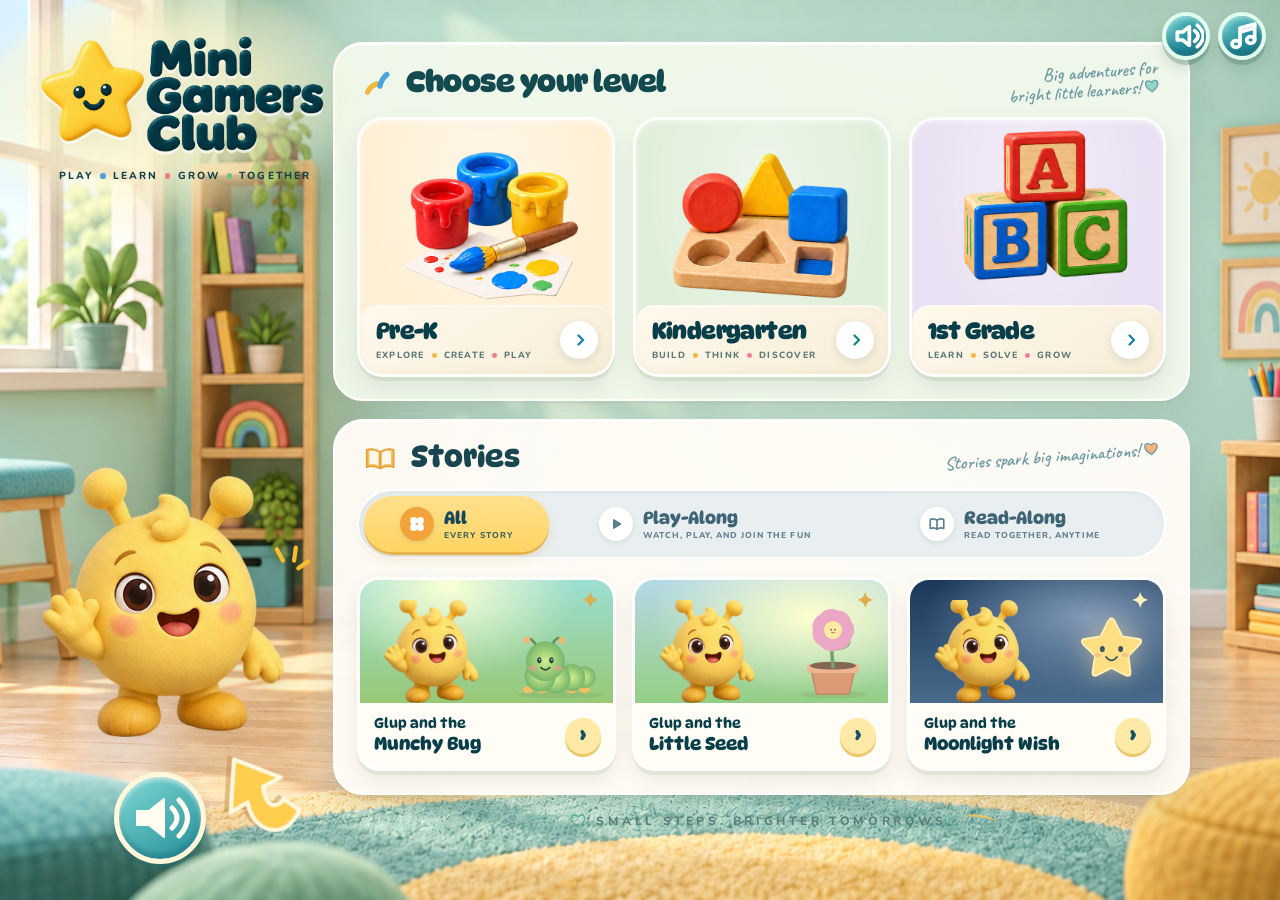
==== commit f9570018: "update" ====
--- a/index.html
+++ b/index.html
@@ -5,8 +5,8 @@
 <meta name="theme-color" content="#e4efdf"><title>Mini Gamers Club · Play with Glup</title>
 <link rel="preconnect" href="https://fonts.googleapis.com"><link rel="preconnect" href="https://fonts.gstatic.com" crossorigin>
 <link href="https://fonts.googleapis.com/css2?family=DynaPuff:wght@500;600;700&family=Fredoka:wght@400;500;600;700&family=Nunito:wght@500;600;700;800;900&family=Caveat:wght@500;600&display=swap" rel="stylesheet">
-<link rel="stylesheet" href="styles.css?v=3"><link rel="stylesheet" href="classroom.css?v=9"><script src="catalog.js?v=7" defer></script><link rel="stylesheet" href="stories/story.css?v=3"><script src="stories/munchy-bug.js?v=1" defer></script><script src="stories/art.js?v=1" defer></script><script src="stories/seed-art.js?v=1" defer></script><script src="stories/little-seed.js?v=1" defer></script><link rel="stylesheet" href="stories/moonlight.css?v=6"><script src="stories/moonlight.js?v=9" defer></script><script src="stories/player.js?v=7" defer></script><script src="app.js?v=20" defer></script>
-<link rel="stylesheet" href="home-menu.css?v=13">
+<link rel="stylesheet" href="styles.css?v=4"><link rel="stylesheet" href="classroom.css?v=9"><script src="catalog.js?v=8" defer></script><link rel="stylesheet" href="stories/story.css?v=3"><script src="stories/munchy-bug.js?v=1" defer></script><script src="stories/art.js?v=1" defer></script><script src="stories/seed-art.js?v=1" defer></script><script src="stories/little-seed.js?v=1" defer></script><link rel="stylesheet" href="stories/moonlight.css?v=6"><script src="stories/moonlight.js?v=9" defer></script><script src="stories/player.js?v=7" defer></script><script src="app.js?v=22" defer></script>
+<link rel="stylesheet" href="home-menu.css?v=17">
 </head>
 <body>
 <div class="room-light" aria-hidden="true"></div>
--- a/styles.css
+++ b/styles.css
@@ -1,4 +1,4 @@
-:root{--ink:#16474d;--muted:#63807a;--teal:#238e91;--cream:#fffdf4;--line:#cedfd4;--display:'Fredoka',sans-serif;--body:'Nunito',sans-serif}*{box-sizing:border-box}body{margin:0;color:var(--ink);font:700 16px var(--body);background:#e5eddf;min-height:100dvh;background-image:radial-gradient(ellipse at 12% 20%,#fffdf5e0,transparent 45%),linear-gradient(150deg,#e5efdf 10%,#d7e8de 70%,#ecdfcb)}button{font:inherit;color:inherit;cursor:pointer;-webkit-tap-highlight-color:transparent}button:focus-visible{outline:4px solid #237b9b;outline-offset:5px}button:disabled{cursor:default}button,svg{touch-action:manipulation}svg{width:26px;height:26px;fill:none;stroke:currentColor;stroke-width:2;stroke-linecap:round;stroke-linejoin:round}.room-light{position:fixed;inset:0;z-index:-1;pointer-events:none;background:linear-gradient(100deg,#fff9 0%,transparent 24%);opacity:.6}.topbar{max-width:1440px;margin:auto;min-height:108px;display:flex;justify-content:space-between;align-items:center;padding:20px 44px;gap:20px}.brand{border:0;background:none;display:flex;align-items:center;text-align:left;gap:12px;font:600 26px/.95 var(--display);letter-spacing:-.6px}.brand-star{display:block;color:#ecc34b;font-size:58px;text-shadow:0 3px 0 #d6a53a;transform:rotate(-10deg)}.brand-club{display:block;font:800 11px var(--body);letter-spacing:5px;margin-top:8px}.top-actions{display:flex;gap:20px;align-items:center}.preview-label{font-size:11px;letter-spacing:.09em;text-transform:uppercase;color:#5d7970}.icon-button{display:grid;place-items:center;width:55px;height:55px;border-radius:50%;border:3px solid #ffffffb0;background:#369ca0;color:white;box-shadow:0 4px 0 #24777d,0 9px 18px #23545315;transition:transform .18s}.icon-button:active{transform:translateY(3px)}.icon-button[data-muted=true]{background:#81958d;box-shadow:0 4px 0 #637b72}.icon-button[data-muted=true] .sound-waves{display:none}.layout{display:grid;grid-template-columns:260px minmax(0,1fr);gap:30px;max-width:1370px;margin:12px auto 50px;padding:0 40px;align-items:start}.glup-panel{position:sticky;top:38px;text-align:center;padding-top:75px}.speech{background:#fffef5;border:1px solid #fff;box-shadow:0 6px 20px #3b674a0c;padding:20px 18px;max-width:250px;min-height:84px;border-radius:25px;font:500 20px/1.3 var(--display);position:relative;margin:auto}.speech:after{content:'';position:absolute;bottom:-10px;left:50%;width:20px;height:20px;background:#fffef5;transform:rotate(45deg)}.sprite{display:block;background-image:url('assets/playroom-atlas.png');background-size:300% 300%;background-position:var(--x) var(--y);aspect-ratio:1;flex-shrink:0}.glup-button{border:0;background:none;padding:0;width:100%;margin-top:22px;position:relative}.glup-button:after{content:'';position:absolute;bottom:2%;left:20%;width:60%;height:10px;background:#6d755b20;border-radius:50%;filter:blur(6px);z-index:-1}.glup{width:100%;animation:breathe 4s ease-in-out infinite;transform-origin:50% 95%;transition:filter .2s}.glup.cheer{animation:hop .65s ease 2}.glup.think{animation:tilt .6s ease}.glup-name{font-size:9px;letter-spacing:1.5px;color:#72877c}.side-note{margin-top:38px;font:500 23px/1.3 var(--display);color:#719084}main{min-width:0;outline:none}.eyebrow{font-size:11px;letter-spacing:2px;text-transform:uppercase;color:#61877a;margin:12px 0}h1{font:600 clamp(32px,3.5vw,49px)/1.05 var(--display);letter-spacing:-1px;margin:12px 0;color:#134a50}h2{font:600 26px var(--display);margin:12px 0}.subtitle{color:#5e7c73;font-size:15px;margin:12px 0 28px}.section-top{display:flex;justify-content:space-between;align-items:center;gap:16px}.crumb{display:flex;flex-wrap:wrap;gap:8px;align-items:center;min-height:30px;font-size:13px;color:#6f867c}.crumb button{background:none;border:0;padding:6px 0;text-decoration:underline;text-underline-offset:4px}.crumb span{color:#84988f}.tiles{display:grid;grid-template-columns:repeat(3,minmax(0,1fr));gap:18px}.tile{position:relative;border:2px solid #ffffffba;border-radius:26px;box-shadow:0 5px 0 #9faf9729,0 12px 20px #5b785e0a;overflow:hidden;background:var(--tile-color,#fff7e6);padding:12px 16px 19px;min-width:0;text-align:center;transition:transform .2s,box-shadow .2s}.tile:hover{transform:translateY(-5px);box-shadow:0 10px 0 #9faf9729,0 18px 22px #5b785e10}.tile:active{transform:translateY(2px)}.peach{--tile-color:#fff0d5}.mint{--tile-color:#e0efda}.lilac{--tile-color:#e9e1f3}.pink{--tile-color:#f8e0dc}.yellow{--tile-color:#faf0c7}.tile .sprite{width:min(100%,190px);margin:0 auto 3px;transition:transform .3s cubic-bezier(.2,.8,.3,1.4)}.tile:hover .sprite{transform:rotate(-4deg) scale(1.05)}.tile-title{display:block;font:600 clamp(18px,1.8vw,25px)/1.1 var(--display);margin:3px 0 7px}.tile-desc{display:block;color:#59766b;font-size:12px;line-height:1.5}.tile-count{font-size:11px;display:inline-block;margin-top:13px;background:#ffffff80;padding:5px 10px;border-radius:12px;color:#526d62}.grade-tiles{margin-top:30px;gap:20px}.grade-tiles .tile{padding:24px 16px}.grade-tiles .sprite{width:100%;max-width:230px}.grade-tiles .tile-title{font-size:27px;margin:12px 0}.grade-tag{display:block;font-size:10px;letter-spacing:1px;text-transform:uppercase;color:#738577;margin:10px 0}.pill{border:1px solid #c5d8cc;background:#fffcf0;padding:12px 18px;border-radius:18px;font-size:13px;box-shadow:0 3px 0 #b5cbb54d}.browse-all{margin-top:23px;text-align:center}.check-mark{position:absolute;top:10px;right:10px;width:27px;height:27px;border-radius:50%;display:grid;place-items:center;background:#257e76;color:white}.game-tile .sprite{width:125px}.game-tile .tile-title{font-size:21px}.game-tile{min-height:220px}.play-panel{margin-top:20px;background:#fffdf4e8;border:2px solid #fff;border-radius:30px;padding:28px 34px 32px;box-shadow:0 8px 0 #aec4ad25;min-height:430px;text-align:center;animation:enter .25s ease}.play-header{display:flex;justify-content:space-between;align-items:center;gap:15px;text-align:left}.play-header h1{font-size:28px;margin:0}.round-label{color:#7a8e80;font-size:12px;white-space:nowrap}.progress{display:flex;gap:7px;margin:22px 0 28px}.progress span{height:7px;border-radius:8px;background:#e0e8dc;flex:1}.progress span.done{background:#53a896}.question{font:500 clamp(22px,2.4vw,29px)/1.3 var(--display);max-width:640px;margin:18px auto}.question-visual{display:flex;align-items:center;justify-content:center;min-height:60px;margin:12px 0 22px}.question-visual:empty{display:none}.question-symbol{font:600 84px var(--display);color:#dfb955}.answers{display:grid;grid-template-columns:repeat(2,minmax(0,1fr));gap:15px;max-width:620px;margin:20px auto}.answers.two{max-width:460px}.answer{min-height:83px;background:white;border:2px solid #d4e3d7;border-radius:21px;padding:16px;font:500 24px var(--display);box-shadow:0 5px 0 #bdcfba66;display:flex;align-items:center;justify-content:center;gap:14px;flex-direction:column;transition:transform .16s,border-color .16s}.answer:hover:not(:disabled){border-color:#4da596;transform:translateY(-3px)}.answer.correct{border-color:#52a983;background:#e1f2d8}.answer.wrong{border-color:#d9aa65;background:#fff1d9;animation:tilt .3s}.answer-label{font-size:20px}.feedback{min-height:29px;margin:18px 0;color:#317d65;font:500 20px var(--display)}.play-actions{display:flex;justify-content:center;gap:12px;flex-wrap:wrap;margin-top:10px}.primary{background:#268e89;border:2px solid #ffffff8c;border-radius:18px;box-shadow:0 4px 0 #196c68;color:#fff;padding:14px 26px;font:500 18px var(--display)}.secondary{background:#edf1e4;border:1px solid #d4dfc9;border-radius:18px;padding:13px 20px;font-size:14px}.listen{display:inline-flex;align-items:center;gap:7px}.listen svg{width:19px;height:19px}.paint-dot{width:var(--dot-size,66px);height:var(--dot-size,66px);background:var(--paint);display:inline-block;border-radius:46% 54% 52% 48%;box-shadow:inset 4px 7px 8px #ffffff35,inset -3px -4px 5px #00000010,0 4px 0 #0000000b;flex-shrink:0}.shape{width:var(--shape-size,64px);height:var(--shape-size,64px);background:var(--shape-color);display:inline-block;box-shadow:inset 5px 7px 10px #ffffff40,inset -4px -4px 7px #0001}.shape.circle{border-radius:50%}.shape.square{border-radius:10px}.shape.triangle{clip-path:polygon(50% 0,100% 100%,0 100%)}.shape.star{clip-path:polygon(50% 0,61% 35%,98% 35%,68% 58%,79% 96%,50% 73%,21% 96%,32% 58%,2% 35%,39% 35%)}.counters{display:flex;flex-wrap:wrap;align-items:center;justify-content:center;gap:10px;max-width:240px}.counter{display:block;width:35px;height:35px;border-radius:50%;background:#e6b553;border:3px solid #f5d379;box-shadow:0 3px 0 #c5963970;animation:enter .25s backwards;animation-delay:calc(var(--i)*.04s)}.counter:after{content:'••';color:#a37835;display:block;margin:3px 0;font-size:14px;letter-spacing:2px}.groups,.mixing,.pattern,.tens,.word-blocks{display:flex;gap:18px;align-items:center;justify-content:center;flex-wrap:wrap;font:500 32px var(--display)}.groups .counters{max-width:160px}.ten-block{width:32px;height:95px;display:grid;place-items:center;background:repeating-linear-gradient(to bottom,#65adb6 0px,#65adb6 8px,#368e99 8px,#368e99 10px);color:white;border-radius:7px;font-size:16px}.letter-block{padding:12px 22px;min-width:80px;background:#fae3b4;border:4px solid #e7c68c;border-radius:15px;color:#b15f46;font:600 60px var(--display);box-shadow:0 5px 0 #d3b483}.equation{font:500 clamp(30px,4vw,50px) var(--display)}.face{position:relative;width:85px;height:85px;border-radius:50%;display:block;background:#f3cc65;box-shadow:inset 4px 5px 10px #fff4,0 4px 0 #b38b4320}.face i{position:absolute;width:8px;height:11px;background:#614a35;border-radius:50%;top:29px;left:25px}.face i:nth-child(2){left:54px}.face b{position:absolute;left:29px;top:46px;width:27px;height:17px;border-radius:0 0 30px 30px;background:#784e3c}.face.sad{background:#b8cddd}.face.sad b{border-radius:30px 30px 0 0;top:49px;height:10px}.face.surprised{background:#f4b499}.face.surprised b{border-radius:50%;width:18px;left:34px;height:22px}.quiz-art{width:145px}.sound-cue{font-size:90px;color:#449b99}.memory-grid{display:grid;grid-template-columns:repeat(4,minmax(0,1fr));gap:13px;margin:25px auto;max-width:620px}.memory-card{height:105px;border:2px solid #fff;border-radius:20px;background:#71b3ac;color:white;box-shadow:0 5px 0 #4b958f;font:500 35px var(--display);display:grid;place-items:center}.memory-card.open,.memory-card.matched{background:#f6ebcf;box-shadow:0 5px 0 #e1d6b4}.memory-card.matched{opacity:.6}.memory-art{width:85px}.win-star{font-size:90px;color:#e9bb3e;text-shadow:0 5px 0 #dca438}.win-copy{font:500 25px var(--display);margin:15px}.confetti{position:fixed;pointer-events:none;width:10px;height:16px;top:-25px;z-index:99;background:var(--confetti);animation:fall 1.6s ease-in forwards;left:var(--left);animation-delay:var(--delay)}footer{max-width:1290px;margin:auto;padding:25px 35px;display:flex;justify-content:space-between;border-top:1px solid #b6c9b744;color:#7c9081;font-size:11px}#main:focus{outline:none}@keyframes breathe{50%{transform:translateY(-6px) rotate(1deg)}}@keyframes hop{35%{transform:translateY(-22px) rotate(-5deg)}70%{transform:translateY(0) scale(1.03,.97)}}@keyframes tilt{30%{transform:rotate(-3deg)}70%{transform:rotate(3deg)}}@keyframes enter{from{opacity:0;transform:translateY(12px)}to{opacity:1;transform:none}}@keyframes fall{to{transform:translateY(100vh) rotate(500deg);opacity:0}}
+:root{--ink:#16474d;--muted:#63807a;--teal:#238e91;--cream:#fffdf4;--line:#cedfd4;--display:'Fredoka',sans-serif;--body:'Nunito',sans-serif}*{box-sizing:border-box}body{margin:0;color:var(--ink);font:700 16px var(--body);background:#e5eddf;min-height:100dvh;background-image:radial-gradient(ellipse at 12% 20%,#fffdf5e0,transparent 45%),linear-gradient(150deg,#e5efdf 10%,#d7e8de 70%,#ecdfcb)}button{font:inherit;color:inherit;cursor:pointer;-webkit-tap-highlight-color:transparent}button:focus-visible{outline:4px solid #237b9b;outline-offset:5px}button:disabled{cursor:default}button,svg{touch-action:manipulation}svg{width:26px;height:26px;fill:none;stroke:currentColor;stroke-width:2;stroke-linecap:round;stroke-linejoin:round}.room-light{position:fixed;inset:0;z-index:-1;pointer-events:none;background:linear-gradient(100deg,#fff9 0%,transparent 24%);opacity:.6}.topbar{max-width:1440px;margin:auto;min-height:108px;display:flex;justify-content:space-between;align-items:center;padding:20px 44px;gap:20px}.brand{border:0;background:none;display:flex;align-items:center;text-align:left;gap:12px;font:600 26px/.95 var(--display);letter-spacing:-.6px}.brand-star{display:block;color:#ecc34b;font-size:58px;text-shadow:0 3px 0 #d6a53a;transform:rotate(-10deg)}.brand-club{display:block;font:800 11px var(--body);letter-spacing:5px;margin-top:8px}.top-actions{display:flex;gap:20px;align-items:center}.preview-label{font-size:11px;letter-spacing:.09em;text-transform:uppercase;color:#5d7970}.icon-button{display:grid;place-items:center;width:55px;height:55px;border-radius:50%;border:3px solid #ffffffb0;background:#369ca0;color:white;box-shadow:0 4px 0 #24777d,0 9px 18px #23545315;transition:transform .18s}.icon-button:active{transform:translateY(3px)}.icon-button[data-muted=true]{background:#81958d;box-shadow:0 4px 0 #637b72}.icon-button[data-muted=true] .sound-waves{display:none}.layout{display:grid;grid-template-columns:260px minmax(0,1fr);gap:30px;max-width:1370px;margin:12px auto 50px;padding:0 40px;align-items:start}.glup-panel{position:sticky;top:38px;text-align:center;padding-top:75px}.speech{background:#fffef5;border:1px solid #fff;box-shadow:0 6px 20px #3b674a0c;padding:20px 18px;max-width:250px;min-height:84px;border-radius:25px;font:500 20px/1.3 var(--display);position:relative;margin:auto}.speech:after{content:'';position:absolute;bottom:-10px;left:50%;width:20px;height:20px;background:#fffef5;transform:rotate(45deg)}.sprite{display:block;background-image:url('assets/playroom-atlas.png');background-size:300% 300%;background-position:var(--x) var(--y);aspect-ratio:1;flex-shrink:0}.glup-button{border:0;background:none;padding:0;width:100%;margin-top:22px;position:relative}.glup-button:after{content:'';position:absolute;bottom:2%;left:20%;width:60%;height:10px;background:#6d755b20;border-radius:50%;filter:blur(6px);z-index:-1}.glup{width:100%;animation:breathe 4s ease-in-out infinite;transform-origin:50% 95%;transition:filter .2s}.glup.cheer{animation:hop .65s ease 2}.glup.think{animation:tilt .6s ease}.glup-name{font-size:9px;letter-spacing:1.5px;color:#72877c}.side-note{margin-top:38px;font:500 23px/1.3 var(--display);color:#719084}main{min-width:0;outline:none}.eyebrow{font-size:11px;letter-spacing:2px;text-transform:uppercase;color:#61877a;margin:12px 0}h1{font:600 clamp(32px,3.5vw,49px)/1.05 var(--display);letter-spacing:-1px;margin:12px 0;color:#134a50}h2{font:600 26px var(--display);margin:12px 0}.subtitle{color:#5e7c73;font-size:15px;margin:12px 0 28px}.section-top{display:flex;justify-content:space-between;align-items:center;gap:16px}.crumb{display:flex;flex-wrap:wrap;gap:8px;align-items:center;min-height:30px;font-size:13px;color:#6f867c}.crumb button{background:none;border:0;padding:6px 0;text-decoration:underline;text-underline-offset:4px}.crumb span{color:#84988f}.tiles{display:grid;grid-template-columns:repeat(3,minmax(0,1fr));gap:18px}.tile{position:relative;border:2px solid #ffffffba;border-radius:26px;box-shadow:0 5px 0 #9faf9729,0 12px 20px #5b785e0a;overflow:hidden;background:var(--tile-color,#fff7e6);padding:12px 16px 19px;min-width:0;text-align:center;transition:transform .2s,box-shadow .2s}.tile:hover{transform:translateY(-5px);box-shadow:0 10px 0 #9faf9729,0 18px 22px #5b785e10}.tile:active{transform:translateY(2px)}.peach{--tile-color:#fff0d5}.mint{--tile-color:#e0efda}.lilac{--tile-color:#e9e1f3}.pink{--tile-color:#f8e0dc}.yellow{--tile-color:#faf0c7}.tile .sprite{width:min(100%,190px);margin:0 auto 3px;transition:transform .3s cubic-bezier(.2,.8,.3,1.4)}.tile:hover .sprite{transform:rotate(-4deg) scale(1.05)}.tile-title{display:block;font:600 clamp(18px,1.8vw,25px)/1.1 var(--display);margin:3px 0 7px}.tile-desc{display:block;color:#59766b;font-size:12px;line-height:1.5}.tile-count{font-size:11px;display:inline-block;margin-top:13px;background:#ffffff80;padding:5px 10px;border-radius:12px;color:#526d62}.grade-tiles{margin-top:30px;gap:20px}.grade-tiles .tile{padding:24px 16px}.grade-tiles .sprite{width:100%;max-width:230px}.grade-tiles .tile-title{font-size:27px;margin:12px 0}.grade-tag{display:block;font-size:10px;letter-spacing:1px;text-transform:uppercase;color:#738577;margin:10px 0}.pill{border:1px solid #c5d8cc;background:#fffcf0;padding:12px 18px;border-radius:18px;font-size:13px;box-shadow:0 3px 0 #b5cbb54d}.browse-all{margin-top:23px;text-align:center}.check-mark{position:absolute;top:10px;right:10px;width:27px;height:27px;border-radius:50%;display:grid;place-items:center;background:#257e76;color:white}.game-tile .sprite{width:125px}.game-tile .tile-title{font-size:21px}.game-tile{min-height:220px}.play-panel{margin-top:20px;background:#fffdf4e8;border:2px solid #fff;border-radius:30px;padding:28px 34px 32px;box-shadow:0 8px 0 #aec4ad25;min-height:430px;text-align:center;animation:enter .25s ease}.play-header{display:flex;justify-content:space-between;align-items:center;gap:15px;text-align:left}.play-header h1{font-size:28px;margin:0}.round-label{color:#7a8e80;font-size:12px;white-space:nowrap}.progress{display:flex;gap:7px;margin:22px 0 28px}.progress span{height:7px;border-radius:8px;background:#e0e8dc;flex:1}.progress span.done{background:#53a896}.question{font:500 clamp(22px,2.4vw,29px)/1.3 var(--display);max-width:640px;margin:18px auto}.question-visual{display:flex;align-items:center;justify-content:center;min-height:60px;margin:12px 0 22px}.question-visual:empty{display:none}.question-symbol{font:600 84px var(--display);color:#dfb955}.answers{display:grid;grid-template-columns:repeat(2,minmax(0,1fr));gap:15px;max-width:620px;margin:20px auto}.answers.two{max-width:460px}.answer{min-height:83px;background:white;border:2px solid #d4e3d7;border-radius:21px;padding:16px;font:500 24px var(--display);box-shadow:0 5px 0 #bdcfba66;display:flex;align-items:center;justify-content:center;gap:14px;flex-direction:column;transition:transform .16s,border-color .16s}.answer:hover:not(:disabled){border-color:#4da596;transform:translateY(-3px)}.answer.correct{border-color:#52a983;background:#e1f2d8}.answer.wrong{border-color:#d9aa65;background:#fff1d9;animation:tilt .3s}.answer-label{font-size:20px}.feedback{min-height:29px;margin:18px 0;color:#317d65;font:500 20px var(--display)}.play-actions{display:flex;justify-content:center;gap:12px;flex-wrap:wrap;margin-top:10px}.primary{background:#268e89;border:2px solid #ffffff8c;border-radius:18px;box-shadow:0 4px 0 #196c68;color:#fff;padding:14px 26px;font:500 18px var(--display)}.secondary{background:#edf1e4;border:1px solid #d4dfc9;border-radius:18px;padding:13px 20px;font-size:14px}.listen{display:inline-flex;align-items:center;gap:7px}.listen svg{width:19px;height:19px}.paint-dot{width:var(--dot-size,66px);height:var(--dot-size,66px);background:var(--paint);display:inline-block;border-radius:46% 54% 52% 48%;box-shadow:inset 4px 7px 8px #ffffff35,inset -3px -4px 5px #00000010,0 4px 0 #0000000b;flex-shrink:0}.shape{width:var(--shape-size,64px);height:var(--shape-size,64px);background:var(--shape-color);display:inline-block;box-shadow:inset 5px 7px 10px #ffffff40,inset -4px -4px 7px #0001}.shape.circle{border-radius:50%}.shape.square{border-radius:10px}.shape.rectangle{width:calc(var(--shape-size,64px)*1.25);height:calc(var(--shape-size,64px)*.7);border-radius:8px}.shape.triangle{clip-path:polygon(50% 0,100% 100%,0 100%)}.shape.star{clip-path:polygon(50% 0,61% 35%,98% 35%,68% 58%,79% 96%,50% 73%,21% 96%,32% 58%,2% 35%,39% 35%)}.counters{display:flex;flex-wrap:wrap;align-items:center;justify-content:center;gap:10px;max-width:240px}.counter{display:block;width:35px;height:35px;border-radius:50%;background:#e6b553;border:3px solid #f5d379;box-shadow:0 3px 0 #c5963970;animation:enter .25s backwards;animation-delay:calc(var(--i)*.04s)}.counter:after{content:'••';color:#a37835;display:block;margin:3px 0;font-size:14px;letter-spacing:2px}.groups,.mixing,.pattern,.tens,.word-blocks{display:flex;gap:18px;align-items:center;justify-content:center;flex-wrap:wrap;font:500 32px var(--display)}.groups .counters{max-width:160px}.ten-block{width:32px;height:95px;display:grid;place-items:center;background:repeating-linear-gradient(to bottom,#65adb6 0px,#65adb6 8px,#368e99 8px,#368e99 10px);color:white;border-radius:7px;font-size:16px}.letter-block{padding:12px 22px;min-width:80px;background:#fae3b4;border:4px solid #e7c68c;border-radius:15px;color:#b15f46;font:600 60px var(--display);box-shadow:0 5px 0 #d3b483}.equation{font:500 clamp(30px,4vw,50px) var(--display)}.face{position:relative;width:85px;height:85px;border-radius:50%;display:block;background:#f3cc65;box-shadow:inset 4px 5px 10px #fff4,0 4px 0 #b38b4320}.face i{position:absolute;width:8px;height:11px;background:#614a35;border-radius:50%;top:29px;left:25px}.face i:nth-child(2){left:54px}.face b{position:absolute;left:29px;top:46px;width:27px;height:17px;border-radius:0 0 30px 30px;background:#784e3c}.face.sad{background:#b8cddd}.face.sad b{border-radius:30px 30px 0 0;top:49px;height:10px}.face.surprised{background:#f4b499}.face.surprised b{border-radius:50%;width:18px;left:34px;height:22px}.quiz-art{width:145px}.sound-cue{font-size:90px;color:#449b99}.memory-grid{display:grid;grid-template-columns:repeat(4,minmax(0,1fr));gap:13px;margin:25px auto;max-width:620px}.memory-card{height:105px;border:2px solid #fff;border-radius:20px;background:#71b3ac;color:white;box-shadow:0 5px 0 #4b958f;font:500 35px var(--display);display:grid;place-items:center}.memory-card.open,.memory-card.matched{background:#f6ebcf;box-shadow:0 5px 0 #e1d6b4}.memory-card.matched{opacity:.6}.memory-art{width:85px}.win-star{font-size:90px;color:#e9bb3e;text-shadow:0 5px 0 #dca438}.win-copy{font:500 25px var(--display);margin:15px}.confetti{position:fixed;pointer-events:none;width:10px;height:16px;top:-25px;z-index:99;background:var(--confetti);animation:fall 1.6s ease-in forwards;left:var(--left);animation-delay:var(--delay)}footer{max-width:1290px;margin:auto;padding:25px 35px;display:flex;justify-content:space-between;border-top:1px solid #b6c9b744;color:#7c9081;font-size:11px}#main:focus{outline:none}@keyframes breathe{50%{transform:translateY(-6px) rotate(1deg)}}@keyframes hop{35%{transform:translateY(-22px) rotate(-5deg)}70%{transform:translateY(0) scale(1.03,.97)}}@keyframes tilt{30%{transform:rotate(-3deg)}70%{transform:rotate(3deg)}}@keyframes enter{from{opacity:0;transform:translateY(12px)}to{opacity:1;transform:none}}@keyframes fall{to{transform:translateY(100vh) rotate(500deg);opacity:0}}
 @media(min-width:1550px){.layout{margin-top:45px}.tile .sprite{max-width:205px}}@media(max-width:1050px){.layout{grid-template-columns:190px minmax(0,1fr);gap:20px;padding:0 25px}.topbar{padding:20px 26px}.tile{padding:12px}.grade-tiles .tile-title{font-size:23px}.speech{font-size:17px}.tiles{gap:12px}.tile-desc{font-size:11px}.side-note{font-size:20px}.play-panel{padding:24px}.pattern{gap:9px}}@media(max-width:760px){.topbar{padding:17px 20px;min-height:83px}.brand{font-size:21px}.brand-star{font-size:44px}.brand-club{font-size:9px}.preview-label{display:none}.icon-button{width:47px;height:47px}.layout{display:flex;flex-direction:column;padding:0 18px;margin-top:0;gap:16px}.glup-panel{position:relative;top:auto;display:flex;align-items:center;padding:0;width:100%;gap:13px;flex-direction:row-reverse;justify-content:flex-end}.speech{font-size:16px;min-height:0;padding:13px 16px;margin:0;max-width:none}.speech:after{left:-6px;top:calc(50% - 7px);width:13px;height:13px;bottom:auto}.glup-button{width:85px;flex-shrink:0;margin:0}.glup-name,.side-note{display:none}main{width:100%}h1{font-size:34px}.subtitle{font-size:13px;margin-bottom:20px}.tiles{grid-template-columns:repeat(2,minmax(0,1fr));gap:14px}.grade-tiles{grid-template-columns:1fr;margin-top:20px}.grade-tiles .tile{display:grid;grid-template-columns:110px minmax(0,1fr);padding:12px 17px;text-align:left;column-gap:16px}.grade-tiles .sprite{grid-column:1;grid-row:1/5;width:110px;align-self:center}.grade-tag{margin:6px 0 0;font-size:9px}.grade-tiles .tile-title{margin:4px 0;font-size:25px}.grade-tiles .tile-count{justify-self:start;margin-top:8px;font-size:10px}.tile .sprite{max-width:155px}.tile-title{font-size:23px}.tile-desc{font-size:12px}.play-panel{padding:20px 16px;min-height:400px;border-radius:23px;margin-top:12px}.play-header h1{font-size:23px}.question{font-size:23px}.answers{gap:12px}.answer{font-size:22px;padding:14px 9px;min-height:80px}.answer-label{font-size:18px}.play-actions{gap:10px}.memory-grid{gap:10px}.memory-card{height:80px;border-radius:16px}.memory-art{width:62px}.letter-block{font-size:43px;min-width:58px;padding:9px 13px}.word-blocks{gap:10px}.pattern .paint-dot{width:30px;height:30px}.pattern{gap:8px}.groups{gap:10px}.groups .counters{max-width:120px}.counter{width:29px;height:29px}.counter:after{margin:0}.tens{gap:10px}.game-tile{min-height:215px}.game-tile .sprite{width:115px}footer{padding:20px;gap:15px;font-size:10px;flex-wrap:wrap}.glup-panel.playing .glup-button{width:62px}.glup-panel.playing .speech{font-size:14px}}@media(max-width:365px){.layout{padding:0 12px}.tiles{gap:10px}.tile-title{font-size:20px}.tile-count{font-size:10px}.answer-label{font-size:16px}.memory-card{height:64px}.memory-art{width:49px}.grade-tiles .tile{grid-template-columns:85px minmax(0,1fr);gap:10px}.grade-tiles .sprite{width:85px}.grade-tiles .tile-title{font-size:23px}.play-panel{padding:18px 10px}.play-header h1{font-size:21px}.round-label{font-size:10px}.brand{font-size:19px}.topbar{padding:16px}.question{font-size:21px}}
 @media(prefers-reduced-motion:reduce){*,*:before,*:after{animation:none!important;transition:none!important;scroll-behavior:auto!important}.confetti{display:none}}
 /* Keep the complete category menu in view on classroom laptop screens. */
--- a/home-menu.css
+++ b/home-menu.css
@@ -103,7 +103,7 @@
 .panel-motto{margin:3px 0 0;color:#5f8c95;font:600 clamp(18px,1.5vw,25px)/1 'Caveat',cursive}
 body[data-screen=games] .game-tiles{grid-template-columns:repeat(3,minmax(0,1fr));gap:clamp(10px,1.8vh,18px);margin:0}
 body[data-screen=games] .game-tile{border:3px solid #fffffff0;border-radius:24px;box-shadow:inset 0 2px 5px #fff8,0 4px 0 #8f9f8a2b,0 12px 22px #44584419}
-body[data-screen=games] .game-tile .tile-title{display:grid;grid-template-columns:minmax(0,1fr) auto;align-items:center;column-gap:8px;text-align:left;min-height:0;padding:10px 12px 11px 16px;font-size:clamp(17px,1.45vw,24px);letter-spacing:-.4px}
+body[data-screen=games] .game-tile .tile-title{display:grid;grid-template-columns:minmax(0,1fr) auto;align-items:center;column-gap:8px;text-align:left;min-height:0;padding:clamp(6px,1.1vh,11px) 12px clamp(7px,1.2vh,12px) 16px;background:#fffdf8;border-top:0;box-shadow:none;font-size:clamp(17px,1.45vw,24px);letter-spacing:-.4px}
 body[data-screen=games] .game-tile .tile-name{font-size:inherit;line-height:1.1}
 body[data-screen=games] .game-tile .tile-title:after{content:'';grid-column:2;width:34px;height:34px;border-radius:50%;background:#ffe9a6 url("data:image/svg+xml,%3Csvg xmlns='http://www.w3.org/2000/svg' viewBox='0 0 24 24' fill='none' stroke='%23165266' stroke-width='3.2' stroke-linecap='round' stroke-linejoin='round'%3E%3Cpath d='M10 6l6 6-6 6'/%3E%3C/svg%3E") 55% 50%/16px no-repeat;box-shadow:0 3px 0 #ebc86a;transition:transform .2s}
 body[data-screen=games] .game-tile:hover .tile-title:after{transform:translateX(3px)}
@@ -111,7 +111,7 @@
 body .crumb button{display:inline-flex;align-items:center;gap:10px;padding:11px 22px 11px 16px;border:2px solid #fff;border-radius:999px;background:#fffdf6f2;color:#15485a;font:600 18px var(--display);box-shadow:0 4px 0 #a4b29b40,0 10px 22px #34503e1f}
 body .crumb button:hover{background:#fff}
 .crumb-arrow{width:20px;height:20px;fill:none;stroke:#1b6d86;stroke-width:3.2;stroke-linecap:round;stroke-linejoin:round}
-@media(min-width:761px){body[data-screen=games] .game-tile .sprite{width:min(100%,clamp(70px,calc((100svh - 470px)/3),175px))}}
+@media(min-width:761px){body[data-screen=games] .game-tile .sprite{width:min(100%,clamp(70px,calc((100svh - 435px)/3),200px))}}
 @media(max-width:1100px) and (min-width:761px){body[data-screen=games] .game-tile .tile-title{padding:8px 8px 9px 11px;font-size:clamp(15px,1.8vw,19px)}body[data-screen=games] .game-tile .tile-title:after{width:28px;height:28px;background-size:14px}}
 @media(max-width:760px){body[data-screen=games] .game-tiles{grid-template-columns:repeat(2,minmax(0,1fr));gap:10px}body[data-screen=games] .game-tile .tile-title{padding:8px 6px 9px 10px;font-size:16px}body[data-screen=games] .game-tile .tile-title:after{width:24px;height:24px;background-size:12px;box-shadow:0 2px 0 #ebc86a}.panel-motto{font-size:17px}body .crumb button{font-size:15px;padding:9px 16px 9px 12px}.crumb-arrow{width:16px;height:16px}}
 @media(max-width:360px){body[data-screen=games] .game-tile .tile-title:after{content:none}body[data-screen=games] .game-tile .tile-title{grid-template-columns:1fr;font-size:14px;padding:7px 6px 8px 8px;letter-spacing:-.5px}}
@@ -131,9 +131,10 @@
 .q-spark{flex-shrink:0;width:clamp(18px,1.8vw,28px);aspect-ratio:1;background:url("data:image/svg+xml,%3Csvg xmlns='http://www.w3.org/2000/svg' viewBox='0 0 24 24'%3E%3Cpath fill='%23f6c33b' d='M12 1c1 6 5 10 11 11-6 1-10 5-11 11-1-6-5-10-11-11 6-1 10-5 11-11z'/%3E%3C/svg%3E") center/contain no-repeat;filter:drop-shadow(0 2px 0 #e2a52b55)}
 .q-spark-a{transform:translateY(-10px) rotate(-8deg)}.q-spark-b{transform:translateY(8px) rotate(10deg);width:clamp(15px,1.5vw,24px)}
 body[data-screen=play] .question-symbol{position:relative;display:inline-block;color:#f5b72c;text-shadow:0 3px 0 #dd961d66}
-body[data-screen=play] .question-symbol:before,body[data-screen=play] .question-symbol:after{content:'';position:absolute;top:22%;width:.34em;height:.5em;background:url("data:image/svg+xml,%3Csvg xmlns='http://www.w3.org/2000/svg' viewBox='0 0 20 30' fill='none' stroke='%23f5b72c' stroke-width='4' stroke-linecap='round'%3E%3Cpath d='M16 6L5 11M16 24L5 19'/%3E%3C/svg%3E") center/contain no-repeat}
-body[data-screen=play] .question-symbol:before{right:100%;margin-right:.1em}
-body[data-screen=play] .question-symbol:after{left:100%;margin-left:.1em;transform:scaleX(-1)}
+body[data-screen=play] .question-symbol:before,body[data-screen=play] .question-symbol:after{content:'';position:absolute;top:14%;width:.3em;height:.66em;background:url("data:image/svg+xml,%3Csvg xmlns='http://www.w3.org/2000/svg' viewBox='0 0 20 30' fill='none' stroke='%23f5b72c' stroke-width='4' stroke-linecap='round'%3E%3Cpath d='M3 3l8 5M3 27l8-5'/%3E%3C/svg%3E") center/contain no-repeat}
+body[data-screen=play] .question-symbol:before{right:100%;margin-right:.14em}
+body[data-screen=play] .question-symbol:after{left:100%;margin-left:.14em;transform:scaleX(-1)}
+body[data-screen=play] .glup-panel:after{content:none}
 body[data-screen=play] .answers{gap:clamp(12px,2vh,20px) clamp(14px,1.6vw,22px);max-width:760px}
 body[data-screen=play] .answer{background:#fff;border:2px solid #eef1ea;border-radius:24px;box-shadow:0 5px 0 #d9e2d5,0 12px 22px #44584412;font:700 clamp(18px,1.6vw,24px) var(--display);color:var(--ink)}
 body[data-screen=play] .answer:hover:not(:disabled){border-color:#9fd6c9;transform:translateY(-3px)}
@@ -148,3 +149,12 @@
 body[data-screen=play] .play-actions .back-games{background:#fff;border:2px solid #e6ebe2;box-shadow:0 4px 0 #d9e2d5,0 8px 16px #44584412}
 .back-arrow{width:20px;height:20px;fill:none;stroke:currentColor;stroke-width:2.6;stroke-linecap:round;stroke-linejoin:round}
 @media(max-width:760px){body[data-screen=play] .crumb{display:none}.q-spark{display:none}body[data-screen=play] .play-panel{border-radius:26px;padding:16px 14px}body[data-screen=play] .play-actions button{padding:9px 16px;font-size:15px}}
+/* Level page details closer to the mockup */
+body[data-screen=games] .heading-accent{width:clamp(34px,3vw,50px)}
+body[data-screen=games] .panel-heading{margin-bottom:clamp(8px,1.6vh,16px)}
+body[data-screen=games] .panel-title .scene-title{font-size:clamp(30px,3.4vw,54px)}
+body[data-screen=games] .panel-note{font-size:clamp(18px,1.6vw,27px)}
+body[data-screen=games] .home-panel{padding-top:clamp(14px,2.4vh,22px);padding-bottom:clamp(14px,2.4vh,22px)}
+body[data-screen=games] .crumb button{font:700 20px var(--display);padding:14px 28px 14px 20px;gap:14px}
+body[data-screen=games] .crumb-arrow{width:24px;height:24px;stroke:#15485a;stroke-width:3.6}
+@media(max-width:760px){body[data-screen=games] .crumb button{font-size:15px;padding:9px 16px 9px 12px}body[data-screen=games] .crumb-arrow{width:16px;height:16px}}
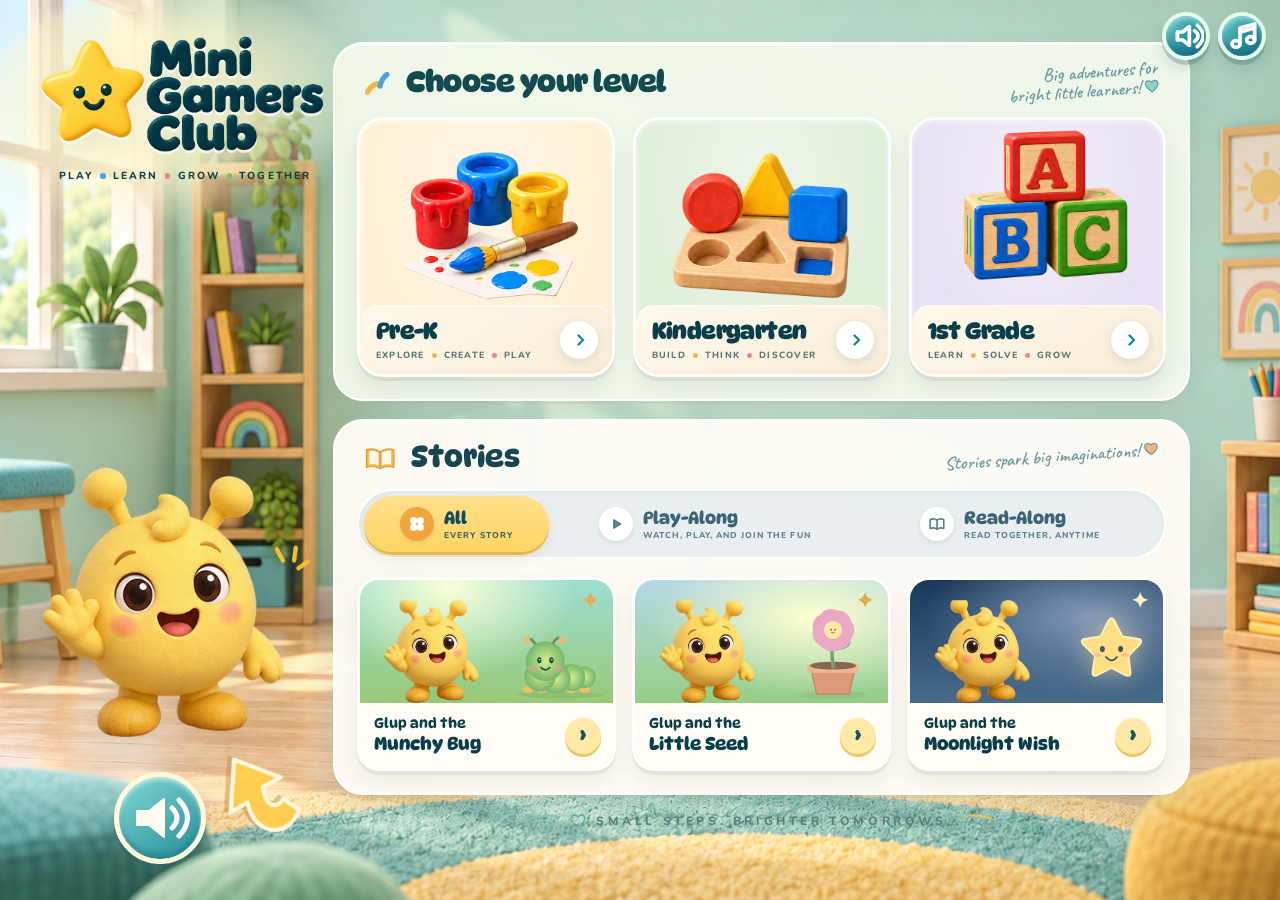
==== commit 13ddb9ce: "update" ====
--- a/index.html
+++ b/index.html
@@ -5,7 +5,7 @@
 <meta name="theme-color" content="#e4efdf"><title>Mini Gamers Club · Play with Glup</title>
 <link rel="preconnect" href="https://fonts.googleapis.com"><link rel="preconnect" href="https://fonts.gstatic.com" crossorigin>
 <link href="https://fonts.googleapis.com/css2?family=DynaPuff:wght@500;600;700&family=Fredoka:wght@400;500;600;700&family=Nunito:wght@500;600;700;800;900&family=Caveat:wght@500;600&display=swap" rel="stylesheet">
-<link rel="stylesheet" href="styles.css?v=4"><link rel="stylesheet" href="classroom.css?v=9"><script src="catalog.js?v=8" defer></script><link rel="stylesheet" href="stories/story.css?v=3"><script src="stories/munchy-bug.js?v=1" defer></script><script src="stories/art.js?v=1" defer></script><script src="stories/seed-art.js?v=1" defer></script><script src="stories/little-seed.js?v=1" defer></script><link rel="stylesheet" href="stories/moonlight.css?v=6"><script src="stories/moonlight.js?v=9" defer></script><script src="stories/player.js?v=7" defer></script><script src="app.js?v=22" defer></script>
+<link rel="stylesheet" href="styles.css?v=4"><link rel="stylesheet" href="classroom.css?v=9"><script src="catalog.js?v=9" defer></script><link rel="stylesheet" href="stories/story.css?v=3"><script src="stories/munchy-bug.js?v=1" defer></script><script src="stories/art.js?v=1" defer></script><script src="stories/seed-art.js?v=1" defer></script><script src="stories/little-seed.js?v=1" defer></script><link rel="stylesheet" href="stories/moonlight.css?v=6"><script src="stories/moonlight.js?v=9" defer></script><script src="stories/player.js?v=7" defer></script><script src="app.js?v=23" defer></script>
 <link rel="stylesheet" href="home-menu.css?v=17">
 </head>
 <body>
